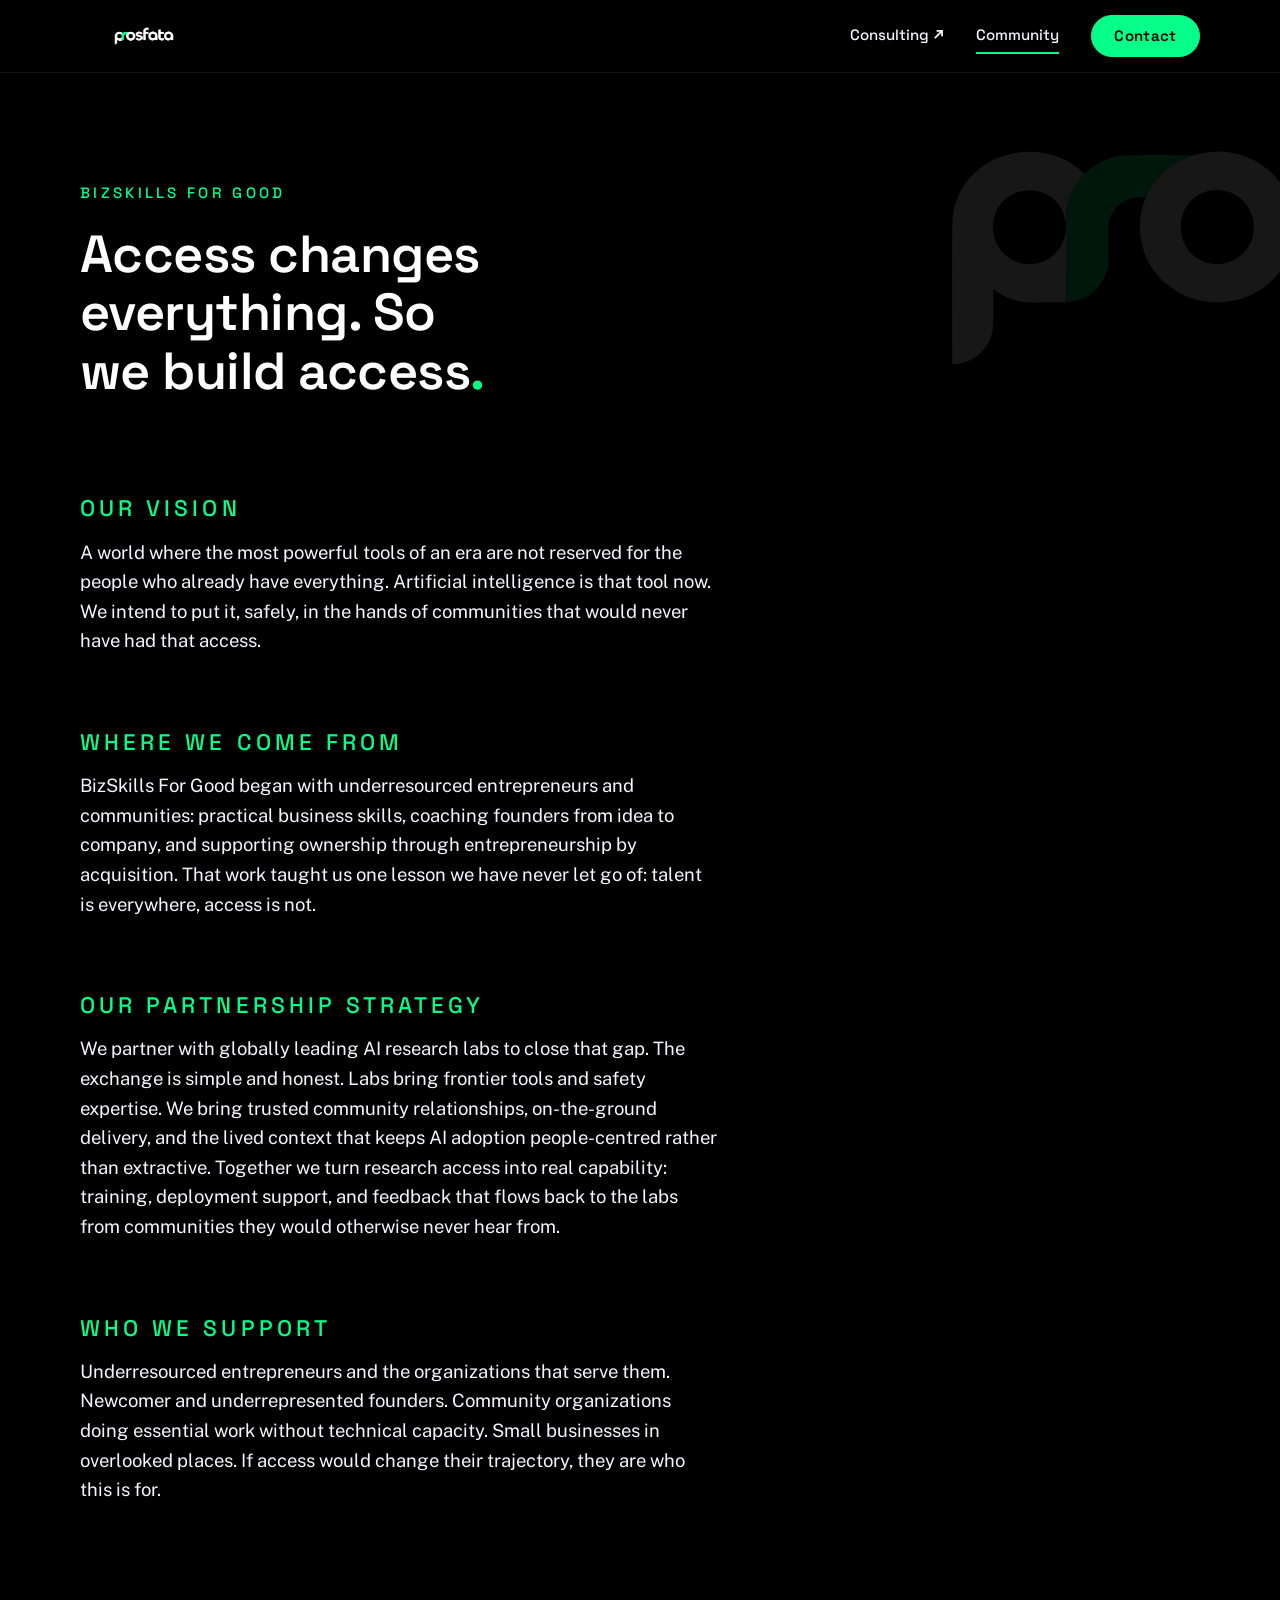
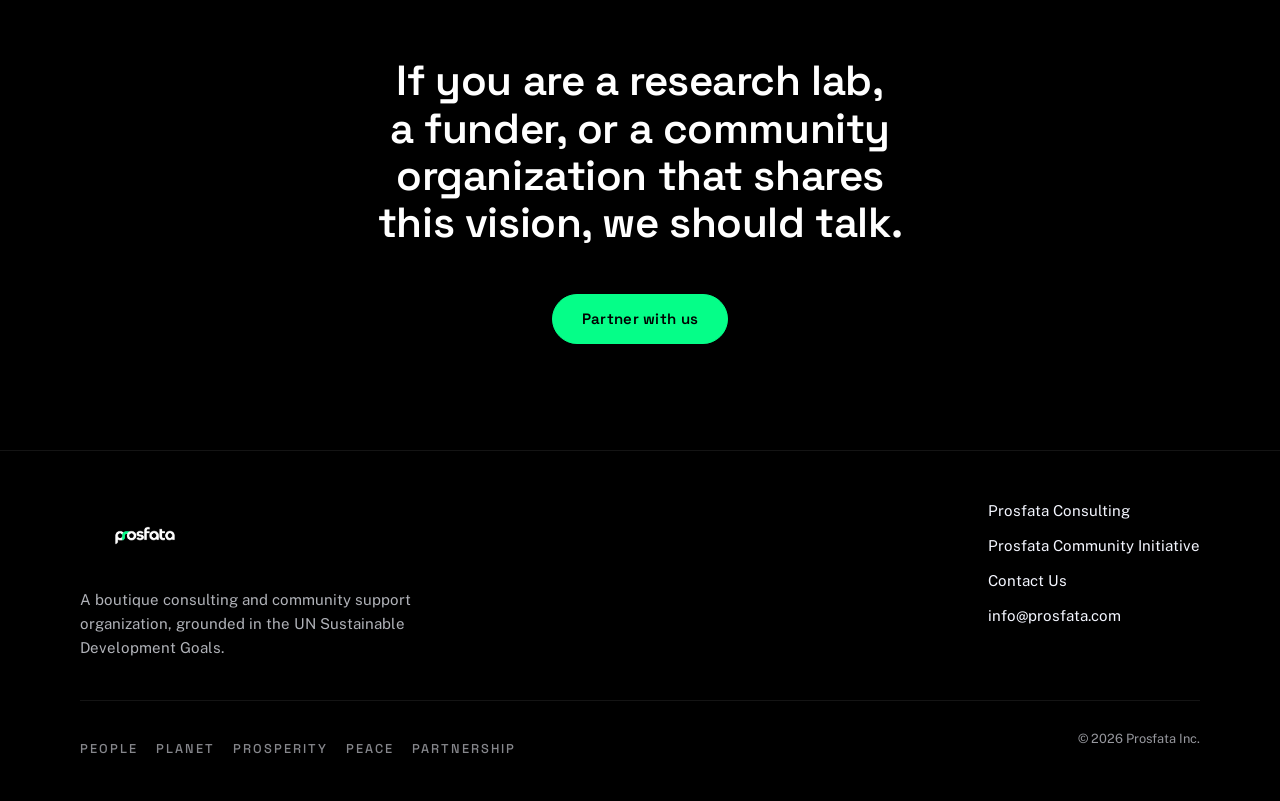
==== community.html @ 042f771c "Prosfata Inc. public website: three pages, plain HTML/CSS/JS Landing, community initiative, and cont" ====
<!DOCTYPE html>
<html lang="en">
<head>
  <meta charset="UTF-8">
  <meta name="viewport" content="width=device-width, initial-scale=1.0">
  <title>Prosfata Community Initiative | Prosfata Inc.</title>
  <meta name="description" content="The Prosfata Community Initiative, BizSkills For Good, partners with leading AI research labs to put frontier tools safely in the hands of underresourced entrepreneurs and communities.">

  <link rel="canonical" href="https://prosfata.com/community.html">
  <meta property="og:type" content="website">
  <meta property="og:site_name" content="Prosfata Inc.">
  <meta property="og:title" content="Prosfata Community Initiative | Prosfata Inc.">
  <meta property="og:description" content="Access changes everything. So we build access.">
  <meta property="og:url" content="https://prosfata.com/community.html">
  <meta property="og:image" content="https://prosfata.com/assets/og-image.png">
  <meta property="og:image:width" content="1200">
  <meta property="og:image:height" content="630">
  <meta name="twitter:card" content="summary_large_image">

  <link rel="icon" type="image/svg+xml" href="assets/prosfata-icon.svg">
  <link rel="icon" type="image/png" sizes="32x32" href="assets/favicon-32.png">
  <link rel="apple-touch-icon" href="assets/apple-touch-icon.png">

  <link rel="preload" href="assets/fonts/space-grotesk-latin-500-600.woff2" as="font" type="font/woff2" crossorigin>
  <link rel="preload" href="assets/fonts/public-sans-latin-400-500.woff2" as="font" type="font/woff2" crossorigin>

  <link rel="stylesheet" href="css/style.css">
</head>
<body>

  <header class="site-header">
    <div class="container">
      <a class="brand" href="index.html" aria-label="Prosfata Inc. home">
        <img src="assets/prosfata-logo-white.png" alt="Prosfata Inc." width="400" height="225">
      </a>
      <nav class="nav-desktop" aria-label="Primary">
        <a class="nav-link" href="https://prorgdesign.com/" target="_blank" rel="noopener" aria-label="Consulting (opens in a new tab)">Consulting
          <svg class="ext-arrow" viewBox="0 0 12 12" aria-hidden="true" focusable="false"><path d="M2 10 L10 2 M4 2 H10 V8"/></svg>
        </a>
        <a class="nav-link" href="community.html" aria-current="page">Community</a>
        <a class="btn btn--primary nav-cta" href="contact.html">Contact</a>
      </nav>
      <button class="nav-toggle" aria-expanded="false" aria-controls="mobile-menu" aria-label="Open menu">
        <span class="nav-toggle-bar"></span>
        <span class="nav-toggle-bar"></span>
        <span class="nav-toggle-bar"></span>
      </button>
    </div>
  </header>

  <nav class="nav-mobile" id="mobile-menu" aria-label="Mobile">
    <ul>
      <li><a class="nav-link" href="https://prorgdesign.com/" target="_blank" rel="noopener" aria-label="Consulting (opens in a new tab)">Consulting
        <svg class="ext-arrow" viewBox="0 0 12 12" aria-hidden="true" focusable="false"><path d="M2 10 L10 2 M4 2 H10 V8"/></svg>
      </a></li>
      <li><a class="nav-link" href="community.html" aria-current="page">Community</a></li>
      <li><a class="btn btn--primary nav-cta" href="contact.html">Contact</a></li>
    </ul>
  </nav>

  <main>

    <section class="page-hero" aria-labelledby="community-title">
      <img class="page-mark" src="assets/pro-mark.svg" alt="" aria-hidden="true" loading="lazy">
      <div class="container">
        <p class="kicker">BizSkills For Good</p>
        <h1 id="community-title">Access changes everything. So we build access<span class="echo">.</span></h1>
      </div>
    </section>

    <div class="content-blocks">
      <section class="block" aria-labelledby="vision-h">
        <div class="container">
          <h2 id="vision-h">Our vision</h2>
          <p>A world where the most powerful tools of an era are not reserved for the people who already have everything. Artificial intelligence is that tool now. We intend to put it, safely, in the hands of communities that would never have had that access.</p>
        </div>
      </section>

      <section class="block" aria-labelledby="origin-h">
        <div class="container">
          <h2 id="origin-h">Where we come from</h2>
          <p>BizSkills For Good began with underresourced entrepreneurs and communities: practical business skills, coaching founders from idea to company, and supporting ownership through entrepreneurship by acquisition. That work taught us one lesson we have never let go of: talent is everywhere, access is not.</p>
        </div>
      </section>

      <section class="block" aria-labelledby="partnership-h">
        <div class="container">
          <h2 id="partnership-h">Our partnership strategy</h2>
          <p>We partner with globally leading AI research labs to close that gap. The exchange is simple and honest. Labs bring frontier tools and safety expertise. We bring trusted community relationships, on-the-ground delivery, and the lived context that keeps AI adoption people-centred rather than extractive. Together we turn research access into real capability: training, deployment support, and feedback that flows back to the labs from communities they would otherwise never hear from.</p>
        </div>
      </section>

      <section class="block" aria-labelledby="support-h">
        <div class="container">
          <h2 id="support-h">Who we support</h2>
          <p>Underresourced entrepreneurs and the organizations that serve them. Newcomer and underrepresented founders. Community organizations doing essential work without technical capacity. Small businesses in overlooked places. If access would change their trajectory, they are who this is for.</p>
        </div>
      </section>
    </div>

    <section class="section page-closing" aria-labelledby="partner-h">
      <div class="container">
        <h2 id="partner-h" class="visually-strong">If you are a research lab, a funder, or a community organization that shares this vision, we should talk.</h2>
        <a class="btn btn--primary" href="contact.html">Partner with us</a>
      </div>
    </section>

  </main>

  <footer class="site-footer">
    <div class="container">
      <div class="footer-top">
        <div class="footer-brand">
          <img src="assets/prosfata-logo-white.png" alt="Prosfata Inc." width="400" height="225">
          <p>A boutique consulting and community support organization, grounded in the UN Sustainable Development Goals.</p>
        </div>
        <nav class="footer-nav" aria-label="Footer">
          <a href="https://prorgdesign.com/" target="_blank" rel="noopener">Prosfata Consulting</a>
          <a href="community.html">Prosfata Community Initiative</a>
          <a href="contact.html">Contact Us</a>
          <a href="mailto:info@prosfata.com">info@prosfata.com</a>
        </nav>
      </div>
      <div class="footer-bottom">
        <ul class="footer-ps">
          <li>People</li>
          <li>Planet</li>
          <li>Prosperity</li>
          <li>Peace</li>
          <li>Partnership</li>
        </ul>
        <p class="footer-copy">&copy; 2026 Prosfata Inc.</p>
      </div>
    </div>
  </footer>

  <script src="js/main.js"></script>
</body>
</html>
---- css/style.css ----
/* ==========================================================================
   Prosfata Inc. shared stylesheet
   Brand tokens extracted from Prosfata Inc Blue Background Logo Icon.svg
   ========================================================================== */

/* Self-hosted fonts (latin subsets, variable weight ranges) */
@font-face {
  font-family: 'Public Sans';
  font-style: normal;
  font-weight: 400 500;
  font-display: swap;
  src: url(../assets/fonts/public-sans-latin-400-500.woff2) format('woff2');
  unicode-range: U+0000-00FF, U+0131, U+0152-0153, U+02BB-02BC, U+02C6, U+02DA, U+02DC, U+0304, U+0308, U+0329, U+2000-206F, U+20AC, U+2122, U+2191, U+2193, U+2212, U+2215, U+FEFF, U+FFFD;
}

@font-face {
  font-family: 'Space Grotesk';
  font-style: normal;
  font-weight: 500 600;
  font-display: swap;
  src: url(../assets/fonts/space-grotesk-latin-500-600.woff2) format('woff2');
  unicode-range: U+0000-00FF, U+0131, U+0152-0153, U+02BB-02BC, U+02C6, U+02DA, U+02DC, U+0304, U+0308, U+0329, U+2000-206F, U+20AC, U+2122, U+2191, U+2193, U+2212, U+2215, U+FEFF, U+FFFD;
}

:root {
  --brand-blue: #0000FF;   /* exact fill from SVG icon */
  --brand-green: #05FE88;  /* exact fill from SVG icon */
  --black: #000000;
  --off-black: #070812;
  --ink: #F4F6FF;
  --white: #FFFFFF;
  --muted: rgba(244, 246, 255, 0.72);
  --hairline: rgba(244, 246, 255, 0.16);

  --font-display: "Space Grotesk", "Segoe UI", sans-serif;
  --font-body: "Public Sans", "Segoe UI", sans-serif;

  /* Fluid type: 360px viewport -> 2560px viewport */
  --fs-hero: clamp(2.2rem, 1.66rem + 2.4vw, 5.5rem);
  --fs-h2: clamp(1.7rem, 1.35rem + 1.6vw, 3.6rem);
  --fs-h3: clamp(1.15rem, 1.05rem + 0.45vw, 1.7rem);
  --fs-body: clamp(1rem, 0.94rem + 0.27vw, 1.375rem);
  --fs-small: clamp(0.85rem, 0.82rem + 0.15vw, 1.05rem);

  --content-max: 1200px;
  --section-pad: clamp(4rem, 5rem + 2vw, 9rem); /* 64px mobile -> 96px+ desktop */
}

*,
*::before,
*::after {
  box-sizing: border-box;
}

html {
  scroll-behavior: smooth;
}

body {
  margin: 0;
  overflow-x: clip;
  background: var(--black);
  color: var(--ink);
  font-family: var(--font-body);
  font-size: var(--fs-body);
  line-height: 1.6;
  -webkit-font-smoothing: antialiased;
  text-rendering: optimizeLegibility;
}

img {
  max-width: 100%;
  height: auto;
}

h1, h2, h3 {
  font-family: var(--font-display);
  color: var(--white);
  line-height: 1.12;
  margin: 0 0 1.5rem;
  font-weight: 600;
  letter-spacing: -0.01em;
  text-wrap: balance;
}

p {
  margin: 0 0 1.25rem;
  max-width: 62ch;
}

a {
  color: var(--ink);
  text-decoration-color: var(--brand-blue);
  text-decoration-thickness: 2px;
  text-underline-offset: 4px;
}

a:hover {
  color: var(--white);
  text-decoration-color: var(--brand-green);
}

:focus-visible {
  outline: 2px solid var(--brand-green);
  outline-offset: 3px;
  border-radius: 2px;
}

::selection {
  background: var(--brand-blue);
  color: var(--white);
}

.container {
  width: 100%;
  max-width: var(--content-max);
  margin-inline: auto;
  padding-inline: clamp(1.25rem, 4vw, 2.5rem);
}

.section {
  padding-block: var(--section-pad);
}

.section--off {
  background: var(--off-black);
}

.kicker {
  font-family: var(--font-display);
  font-size: var(--fs-small);
  font-weight: 500;
  text-transform: uppercase;
  letter-spacing: 0.22em;
  color: var(--brand-green);
  margin: 0 0 1.25rem;
}

.echo {
  color: var(--brand-green); /* the green letterform echo */
}

.lead {
  color: var(--muted);
}

/* --------------------------------------------------------------------------
   Buttons
   -------------------------------------------------------------------------- */

.btn {
  display: inline-flex;
  align-items: center;
  justify-content: center;
  gap: 0.5em;
  min-height: 48px;
  padding: 0.8em 1.9em;
  border-radius: 999px;
  font-family: var(--font-display);
  font-size: var(--fs-small);
  font-weight: 600;
  letter-spacing: 0.02em;
  text-decoration: none;
  cursor: pointer;
  transition: transform 160ms ease, background-color 160ms ease,
    color 160ms ease, border-color 160ms ease, box-shadow 160ms ease;
}

.btn--primary {
  background: var(--brand-green);
  color: var(--black);
  border: 1px solid var(--brand-green);
}

.btn--primary:hover {
  background: var(--white);
  border-color: var(--white);
  color: var(--black);
  transform: translateY(-2px);
  box-shadow: 0 8px 30px rgba(5, 254, 136, 0.25);
}

.btn--secondary {
  background: transparent;
  color: var(--white);
  border: 1px solid rgba(244, 246, 255, 0.65);
}

.btn--secondary:hover {
  border-color: var(--brand-green);
  color: var(--brand-green);
  transform: translateY(-2px);
}

/* --------------------------------------------------------------------------
   Header
   -------------------------------------------------------------------------- */

.site-header {
  position: sticky;
  top: 0;
  z-index: 100;
  background: rgba(0, 0, 0, 0.78);
  backdrop-filter: blur(14px);
  -webkit-backdrop-filter: blur(14px);
  border-bottom: 1px solid rgba(244, 246, 255, 0.08);
}

.site-header .container {
  display: flex;
  align-items: center;
  justify-content: space-between;
  min-height: 72px;
}

.brand {
  display: inline-flex;
  align-items: center;
  text-decoration: none;
}

.brand img {
  width: clamp(120px, 10vw, 180px);
  height: auto;
  display: block;
}

.nav-desktop {
  display: flex;
  align-items: center;
  gap: clamp(1.25rem, 2.5vw, 2.5rem);
}

.nav-link {
  font-family: var(--font-display);
  font-size: var(--fs-small);
  font-weight: 500;
  color: var(--ink);
  text-decoration: none;
  padding: 0.35em 0;
  border-bottom: 2px solid transparent;
  transition: color 160ms ease, border-color 160ms ease;
}

.nav-link:hover {
  color: var(--white);
  border-bottom-color: var(--brand-blue);
}

.nav-link[aria-current="page"] {
  border-bottom-color: var(--brand-green);
}

.nav-cta {
  min-height: 42px;
  padding: 0.55em 1.5em;
}

.ext-arrow {
  display: inline-block;
  width: 0.72em;
  height: 0.72em;
  vertical-align: baseline;
  fill: none;
  stroke: currentColor;
  stroke-width: 2;
}

/* Hamburger */

.nav-toggle {
  display: none;
  background: transparent;
  border: 0;
  padding: 10px;
  cursor: pointer;
}

.nav-toggle-bar {
  display: block;
  width: 26px;
  height: 2px;
  background: var(--white);
  margin: 6px 0;
  transition: transform 200ms ease, opacity 200ms ease;
}

.nav-toggle[aria-expanded="true"] .nav-toggle-bar:nth-child(1) {
  transform: translateY(8px) rotate(45deg);
}

.nav-toggle[aria-expanded="true"] .nav-toggle-bar:nth-child(2) {
  opacity: 0;
}

.nav-toggle[aria-expanded="true"] .nav-toggle-bar:nth-child(3) {
  transform: translateY(-8px) rotate(-45deg);
}

/* Full-screen mobile menu */

.nav-mobile {
  display: none;
  position: fixed;
  inset: 0;
  z-index: 90;
  background: var(--black);
  padding-top: 96px;
}

.nav-mobile.is-open {
  display: block;
}

.nav-mobile ul {
  list-style: none;
  margin: 0;
  padding: 0;
  display: flex;
  flex-direction: column;
  align-items: center;
  gap: 2.5rem;
  margin-top: 8vh;
}

.nav-mobile .nav-link {
  font-size: clamp(1.7rem, 6vw, 2.4rem);
  font-weight: 600;
}

.nav-mobile .nav-cta {
  font-size: clamp(1.3rem, 5vw, 1.8rem);
  padding: 0.6em 1.6em;
}

body.nav-open {
  overflow: hidden;
}

@media (max-width: 700px) {
  .nav-desktop {
    display: none;
  }

  .nav-toggle {
    display: block;
  }
}

/* --------------------------------------------------------------------------
   Hero
   -------------------------------------------------------------------------- */

.hero {
  position: relative;
  min-height: calc(100svh - 73px); /* header is sticky above */
  display: flex;
  align-items: center;
  overflow: hidden;
  padding-block: clamp(2rem, 5vh, 4rem) clamp(4rem, 9vh, 6rem);
}

/* Text beside the planet: the image is never covered by words */
.hero-layout {
  display: grid;
  grid-template-columns: minmax(0, 1.05fr) minmax(0, 0.95fr);
  align-items: center;
  gap: clamp(2rem, 5vw, 5rem);
}

.hero-planet {
  justify-self: center;
  width: min(100%, 85svh, 760px);
  pointer-events: none;
}

.hero-planet img {
  display: block;
  width: 100%;
  height: auto;
  -webkit-mask-image: radial-gradient(circle closest-side, #000 68%, transparent 99%);
  mask-image: radial-gradient(circle closest-side, #000 68%, transparent 99%);
}

@media (prefers-reduced-motion: no-preference) {
  .hero-planet img {
    animation: planet-drift 30s ease-in-out infinite alternate;
  }
}

@keyframes planet-drift {
  from { transform: scale(1); }
  to { transform: scale(1.04); }
}

.hero-content {
  text-align: left;
  display: flex;
  flex-direction: column;
  align-items: flex-start;
}

.hero-content h1 {
  font-size: var(--fs-hero);
  max-width: 17ch;
}

.hero-sub {
  color: var(--ink);
  max-width: 52ch;
}

.hero-ctas {
  display: flex;
  gap: 1rem;
  justify-content: flex-start;
  flex-wrap: wrap;
  margin-top: 2.25rem;
}

/* Scroll cue: a thin animated line */
.scroll-cue {
  position: absolute;
  bottom: 28px;
  left: 50%;
  transform: translateX(-50%);
  z-index: 3;
  width: 1px;
  height: 44px;
  overflow: hidden;
}

.scroll-cue::before {
  content: "";
  display: block;
  width: 100%;
  height: 100%;
  background: linear-gradient(to bottom, transparent, var(--brand-green));
}

@media (prefers-reduced-motion: no-preference) {
  .scroll-cue::before {
    animation: cue-fall 2.2s ease-in-out infinite;
  }

  @keyframes cue-fall {
    0% { transform: translateY(-100%); }
    55% { transform: translateY(0); }
    100% { transform: translateY(100%); }
  }
}

/* Tablets and phones: planet first, smaller, words right underneath */
@media (max-width: 900px) {
  .hero {
    align-items: flex-start;
  }

  .hero-layout {
    grid-template-columns: 1fr;
    gap: clamp(1.25rem, 3vh, 2.5rem);
  }

  .hero-planet {
    order: -1;
    width: min(74vw, 46svh);
  }

  .hero-content {
    text-align: center;
    align-items: center;
  }

  .hero-content h1 {
    margin-inline: auto;
  }

  .hero-sub {
    margin-inline: auto;
  }

  .hero-ctas {
    justify-content: center;
  }
}

/* Phones: stacked full-width CTAs */
@media (max-width: 640px) {
  .hero-ctas {
    flex-direction: column;
    width: 100%;
    max-width: 340px;
    margin-inline: auto;
  }

  .hero-ctas .btn {
    width: 100%;
  }
}

/* --------------------------------------------------------------------------
   5 Ps strip
   -------------------------------------------------------------------------- */

.pillars {
  text-align: center;
  border-top: 1px solid rgba(0, 0, 255, 0.35);
  border-bottom: 1px solid rgba(0, 0, 255, 0.35);
}

.pillars-words {
  display: flex;
  flex-wrap: wrap;
  justify-content: center;
  column-gap: clamp(1.1rem, 3vw, 3rem);
  row-gap: 0.5rem;
  font-family: var(--font-display);
  font-weight: 600;
  font-size: clamp(1.05rem, 0.8rem + 1.3vw, 2.1rem);
  letter-spacing: 0.14em;
  text-transform: uppercase;
  color: var(--brand-green);
  margin: 0 0 1.5rem;
  padding: 0;
  list-style: none;
}

.pillars p {
  margin-inline: auto;
  color: var(--muted);
}

/* --------------------------------------------------------------------------
   Product sections
   -------------------------------------------------------------------------- */

.proof-grid {
  display: grid;
  grid-template-columns: repeat(3, 1fr);
  gap: clamp(1rem, 2vw, 2rem);
  margin: 3rem 0;
}

.proof-card {
  border: 1px solid var(--hairline);
  border-radius: 14px;
  padding: clamp(1.5rem, 2.5vw, 2.25rem);
  background: rgba(244, 246, 255, 0.02);
  transition: border-color 160ms ease;
}

.proof-card:hover {
  border-color: rgba(0, 0, 255, 0.55);
}

.proof-card h3 {
  font-size: var(--fs-h3);
  margin-bottom: 0.75rem;
}

.proof-card p {
  color: var(--muted);
  font-size: var(--fs-small);
  margin: 0;
}

@media (max-width: 1023px) {
  .proof-grid {
    grid-template-columns: repeat(2, 1fr);
  }
}

@media (max-width: 640px) {
  .proof-grid {
    grid-template-columns: 1fr;
  }
}

.section h2 {
  font-size: var(--fs-h2);
  max-width: 24ch;
}

/* --------------------------------------------------------------------------
   Bridge + closing
   -------------------------------------------------------------------------- */

.bridge {
  text-align: center;
}

.bridge p {
  font-family: var(--font-display);
  font-size: clamp(1.3rem, 1.1rem + 1.1vw, 2.4rem);
  font-weight: 500;
  line-height: 1.35;
  color: var(--white);
  max-width: 34ch;
  margin-inline: auto;
}

.closing,
.page-closing {
  text-align: center;
}

.closing h2,
.page-closing h2 {
  margin-inline: auto;
}

.closing p,
.page-closing p {
  margin-inline: auto;
  color: var(--muted);
}

.closing .btn,
.page-closing .btn {
  margin-top: 1.5rem;
}

/* --------------------------------------------------------------------------
   Inner pages (community, contact)
   -------------------------------------------------------------------------- */

.page-hero {
  padding-top: clamp(5rem, 12vh, 10rem);
  padding-bottom: clamp(2rem, 5vh, 4rem);
  position: relative;
}

.page-hero h1 {
  font-size: clamp(2rem, 1.5rem + 2.2vw, 4.6rem);
  max-width: 20ch;
}

.page-mark {
  position: absolute;
  top: clamp(2rem, 8vh, 6rem);
  right: clamp(-4rem, -2vw, 0rem);
  width: clamp(200px, 28vw, 480px);
  opacity: 0.09;
  pointer-events: none;
  user-select: none;
}

@media (max-width: 700px) {
  .page-mark {
    right: 0;
  }
}

.content-blocks .block {
  padding-block: clamp(1.5rem, 3vh, 3rem);
}

.content-blocks h2 {
  font-size: var(--fs-h3);
  color: var(--brand-green);
  font-weight: 500;
  text-transform: uppercase;
  letter-spacing: 0.18em;
  margin-bottom: 1rem;
}

.content-blocks p {
  font-size: var(--fs-body);
  color: var(--ink);
  max-width: 58ch;
}

/* Contact */

.contact-hero {
  min-height: 62svh;
  display: flex;
  align-items: center;
}

.mailto-hero {
  display: inline-block;
  font-family: var(--font-display);
  font-weight: 600;
  font-size: clamp(1.55rem, 0.7rem + 4.4vw, 5rem);
  letter-spacing: -0.01em;
  color: var(--white);
  text-decoration: none;
  border-bottom: 3px solid var(--brand-green);
  padding-bottom: 0.12em;
  margin: 2rem 0;
  overflow-wrap: anywhere;
  transition: color 160ms ease, border-color 160ms ease;
}

.mailto-hero:hover {
  color: var(--brand-green);
  border-bottom-color: var(--brand-blue);
}

.social-row {
  display: flex;
  align-items: center;
  gap: 1.25rem;
  margin-top: 2.5rem;
}

.social-link {
  display: inline-flex;
  align-items: center;
  justify-content: center;
  width: 48px;
  height: 48px;
  border: 1px solid var(--hairline);
  border-radius: 50%;
  color: var(--ink);
  transition: border-color 160ms ease, color 160ms ease, transform 160ms ease;
}

.social-link:hover {
  border-color: var(--brand-green);
  color: var(--brand-green);
  transform: translateY(-2px);
}

.social-link svg {
  width: 20px;
  height: 20px;
  fill: currentColor;
}

/* --------------------------------------------------------------------------
   Footer
   -------------------------------------------------------------------------- */

.site-footer {
  border-top: 1px solid rgba(244, 246, 255, 0.08);
  padding-block: clamp(3rem, 5vh, 4.5rem) 2rem;
  font-size: var(--fs-small);
  color: var(--muted);
}

.footer-top {
  display: flex;
  flex-wrap: wrap;
  justify-content: space-between;
  align-items: flex-start;
  gap: 2.5rem;
  margin-bottom: 2.5rem;
}

.footer-brand img {
  width: 130px;
  height: auto;
  display: block;
  margin-bottom: 1rem;
}

.footer-brand p {
  max-width: 38ch;
  margin: 0;
}

.footer-nav {
  display: flex;
  flex-direction: column;
  gap: 0.7rem;
}

.footer-nav a {
  text-decoration: none;
  color: var(--ink);
}

.footer-nav a:hover {
  color: var(--brand-green);
}

.footer-bottom {
  display: flex;
  flex-wrap: wrap;
  justify-content: space-between;
  align-items: center;
  gap: 1rem;
  border-top: 1px solid rgba(244, 246, 255, 0.08);
  padding-top: 1.75rem;
}

.footer-ps {
  display: flex;
  flex-wrap: wrap;
  gap: 0.4rem 1.1rem;
  list-style: none;
  margin: 0;
  padding: 0;
  font-family: var(--font-display);
  font-size: 0.8rem;
  letter-spacing: 0.16em;
  text-transform: uppercase;
  color: rgba(244, 246, 255, 0.55);
}

.footer-copy {
  font-size: 0.8rem;
  color: rgba(244, 246, 255, 0.62);
}

/* --------------------------------------------------------------------------
   TV / ultrawide: hold the column, let the field breathe
   -------------------------------------------------------------------------- */

@media (min-width: 2200px) {
  :root {
    --content-max: 1320px;
  }

  .section {
    padding-block: clamp(9rem, 8vh, 12rem);
  }

  /* Give the split hero more room so the headline breathes
     and the planet holds its presence at TV sizes */
  .hero-layout {
    max-width: 1680px;
  }
}
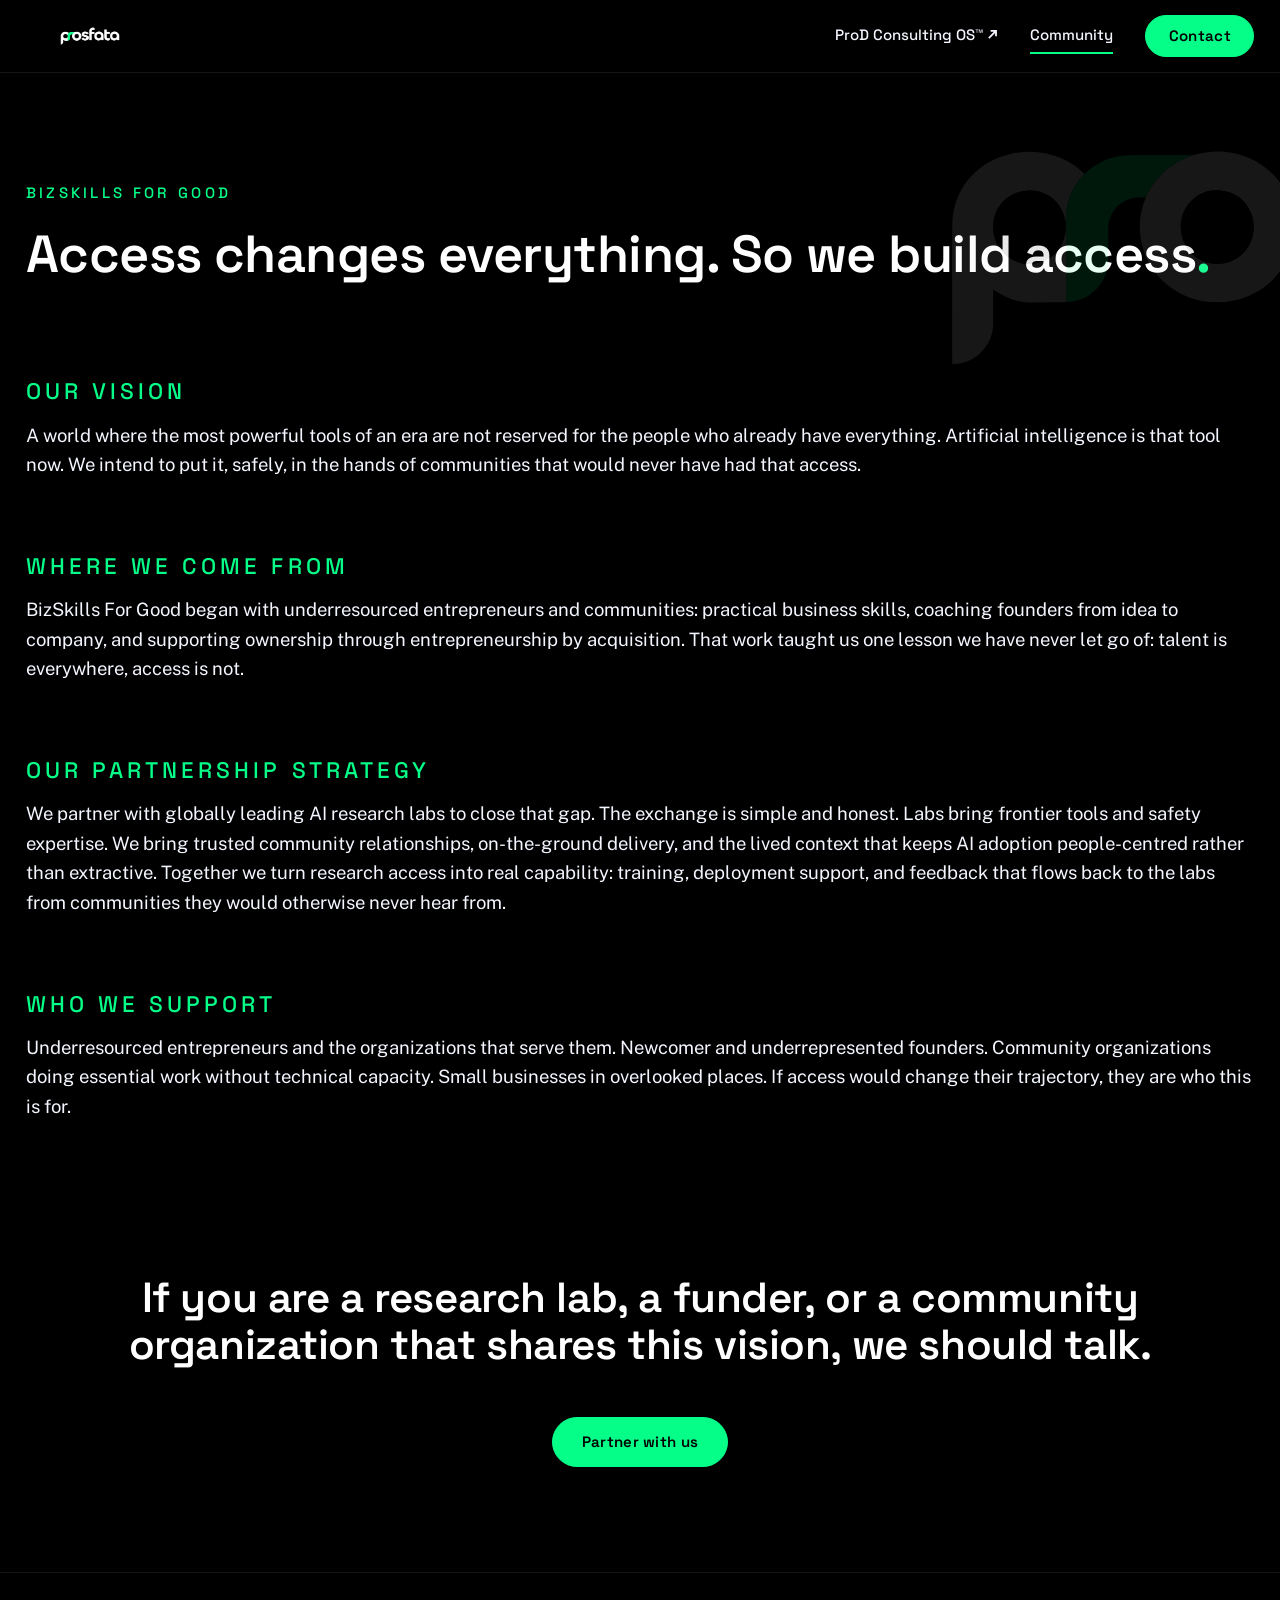
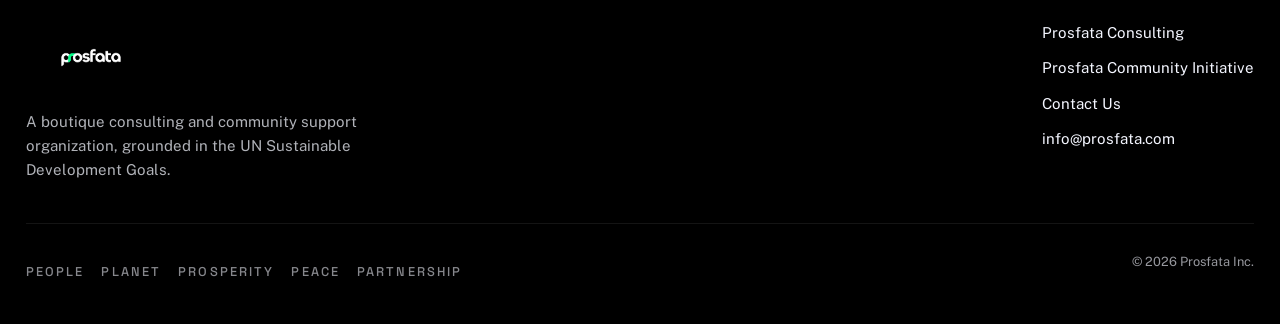
==== commit 8abf255d: "Hero copy update, ProD Consulting OS(TM) branding, natural line wrapping Remove hero kicker, replace" ====
--- a/community.html
+++ b/community.html
@@ -34,7 +34,7 @@
         <img src="assets/prosfata-logo-white.png" alt="Prosfata Inc." width="400" height="225">
       </a>
       <nav class="nav-desktop" aria-label="Primary">
-        <a class="nav-link" href="https://prorgdesign.com/" target="_blank" rel="noopener" aria-label="Consulting (opens in a new tab)">Consulting
+        <a class="nav-link" href="https://prorgdesign.com/" target="_blank" rel="noopener" aria-label="ProD Consulting OS (opens in a new tab)">ProD Consulting OS&trade;
           <svg class="ext-arrow" viewBox="0 0 12 12" aria-hidden="true" focusable="false"><path d="M2 10 L10 2 M4 2 H10 V8"/></svg>
         </a>
         <a class="nav-link" href="community.html" aria-current="page">Community</a>
@@ -50,7 +50,7 @@
 
   <nav class="nav-mobile" id="mobile-menu" aria-label="Mobile">
     <ul>
-      <li><a class="nav-link" href="https://prorgdesign.com/" target="_blank" rel="noopener" aria-label="Consulting (opens in a new tab)">Consulting
+      <li><a class="nav-link" href="https://prorgdesign.com/" target="_blank" rel="noopener" aria-label="ProD Consulting OS (opens in a new tab)">ProD Consulting OS&trade;
         <svg class="ext-arrow" viewBox="0 0 12 12" aria-hidden="true" focusable="false"><path d="M2 10 L10 2 M4 2 H10 V8"/></svg>
       </a></li>
       <li><a class="nav-link" href="community.html" aria-current="page">Community</a></li>
--- a/css/style.css
+++ b/css/style.css
@@ -36,13 +36,12 @@
   --font-body: "Public Sans", "Segoe UI", sans-serif;
 
   /* Fluid type: 360px viewport -> 2560px viewport */
-  --fs-hero: clamp(2.2rem, 1.66rem + 2.4vw, 5.5rem);
+  --fs-hero: clamp(2rem, 1.3rem + 2.1vw, 4.5rem);
   --fs-h2: clamp(1.7rem, 1.35rem + 1.6vw, 3.6rem);
   --fs-h3: clamp(1.15rem, 1.05rem + 0.45vw, 1.7rem);
   --fs-body: clamp(1rem, 0.94rem + 0.27vw, 1.375rem);
   --fs-small: clamp(0.85rem, 0.82rem + 0.15vw, 1.05rem);
 
-  --content-max: 1200px;
   --section-pad: clamp(4rem, 5rem + 2vw, 9rem); /* 64px mobile -> 96px+ desktop */
 }
 
@@ -80,12 +79,10 @@
   margin: 0 0 1.5rem;
   font-weight: 600;
   letter-spacing: -0.01em;
-  text-wrap: balance;
 }
 
 p {
   margin: 0 0 1.25rem;
-  max-width: 62ch;
 }
 
 a {
@@ -113,9 +110,9 @@
 
 .container {
   width: 100%;
-  max-width: var(--content-max);
   margin-inline: auto;
-  padding-inline: clamp(1.25rem, 4vw, 2.5rem);
+  /* Full-width layout: content spans the screen with minimal side padding */
+  padding-inline: clamp(1rem, 2vw, 3rem);
 }
 
 .section {
@@ -363,7 +360,7 @@
 /* Text beside the planet: the image is never covered by words */
 .hero-layout {
   display: grid;
-  grid-template-columns: minmax(0, 1.05fr) minmax(0, 0.95fr);
+  grid-template-columns: minmax(0, 1.3fr) minmax(0, 0.7fr);
   align-items: center;
   gap: clamp(2rem, 5vw, 5rem);
 }
@@ -402,12 +399,10 @@
 
 .hero-content h1 {
   font-size: var(--fs-hero);
-  max-width: 17ch;
 }
 
 .hero-sub {
   color: var(--ink);
-  max-width: 52ch;
 }
 
 .hero-ctas {
@@ -578,7 +573,6 @@
 
 .section h2 {
   font-size: var(--fs-h2);
-  max-width: 24ch;
 }
 
 /* --------------------------------------------------------------------------
@@ -595,7 +589,6 @@
   font-weight: 500;
   line-height: 1.35;
   color: var(--white);
-  max-width: 34ch;
   margin-inline: auto;
 }
 
@@ -632,7 +625,6 @@
 
 .page-hero h1 {
   font-size: clamp(2rem, 1.5rem + 2.2vw, 4.6rem);
-  max-width: 20ch;
 }
 
 .page-mark {
@@ -667,7 +659,6 @@
 .content-blocks p {
   font-size: var(--fs-body);
   color: var(--ink);
-  max-width: 58ch;
 }
 
 /* Contact */
@@ -810,17 +801,7 @@
    -------------------------------------------------------------------------- */
 
 @media (min-width: 2200px) {
-  :root {
-    --content-max: 1320px;
-  }
-
   .section {
     padding-block: clamp(9rem, 8vh, 12rem);
   }
-
-  /* Give the split hero more room so the headline breathes
-     and the planet holds its presence at TV sizes */
-  .hero-layout {
-    max-width: 1680px;
-  }
-}
+}
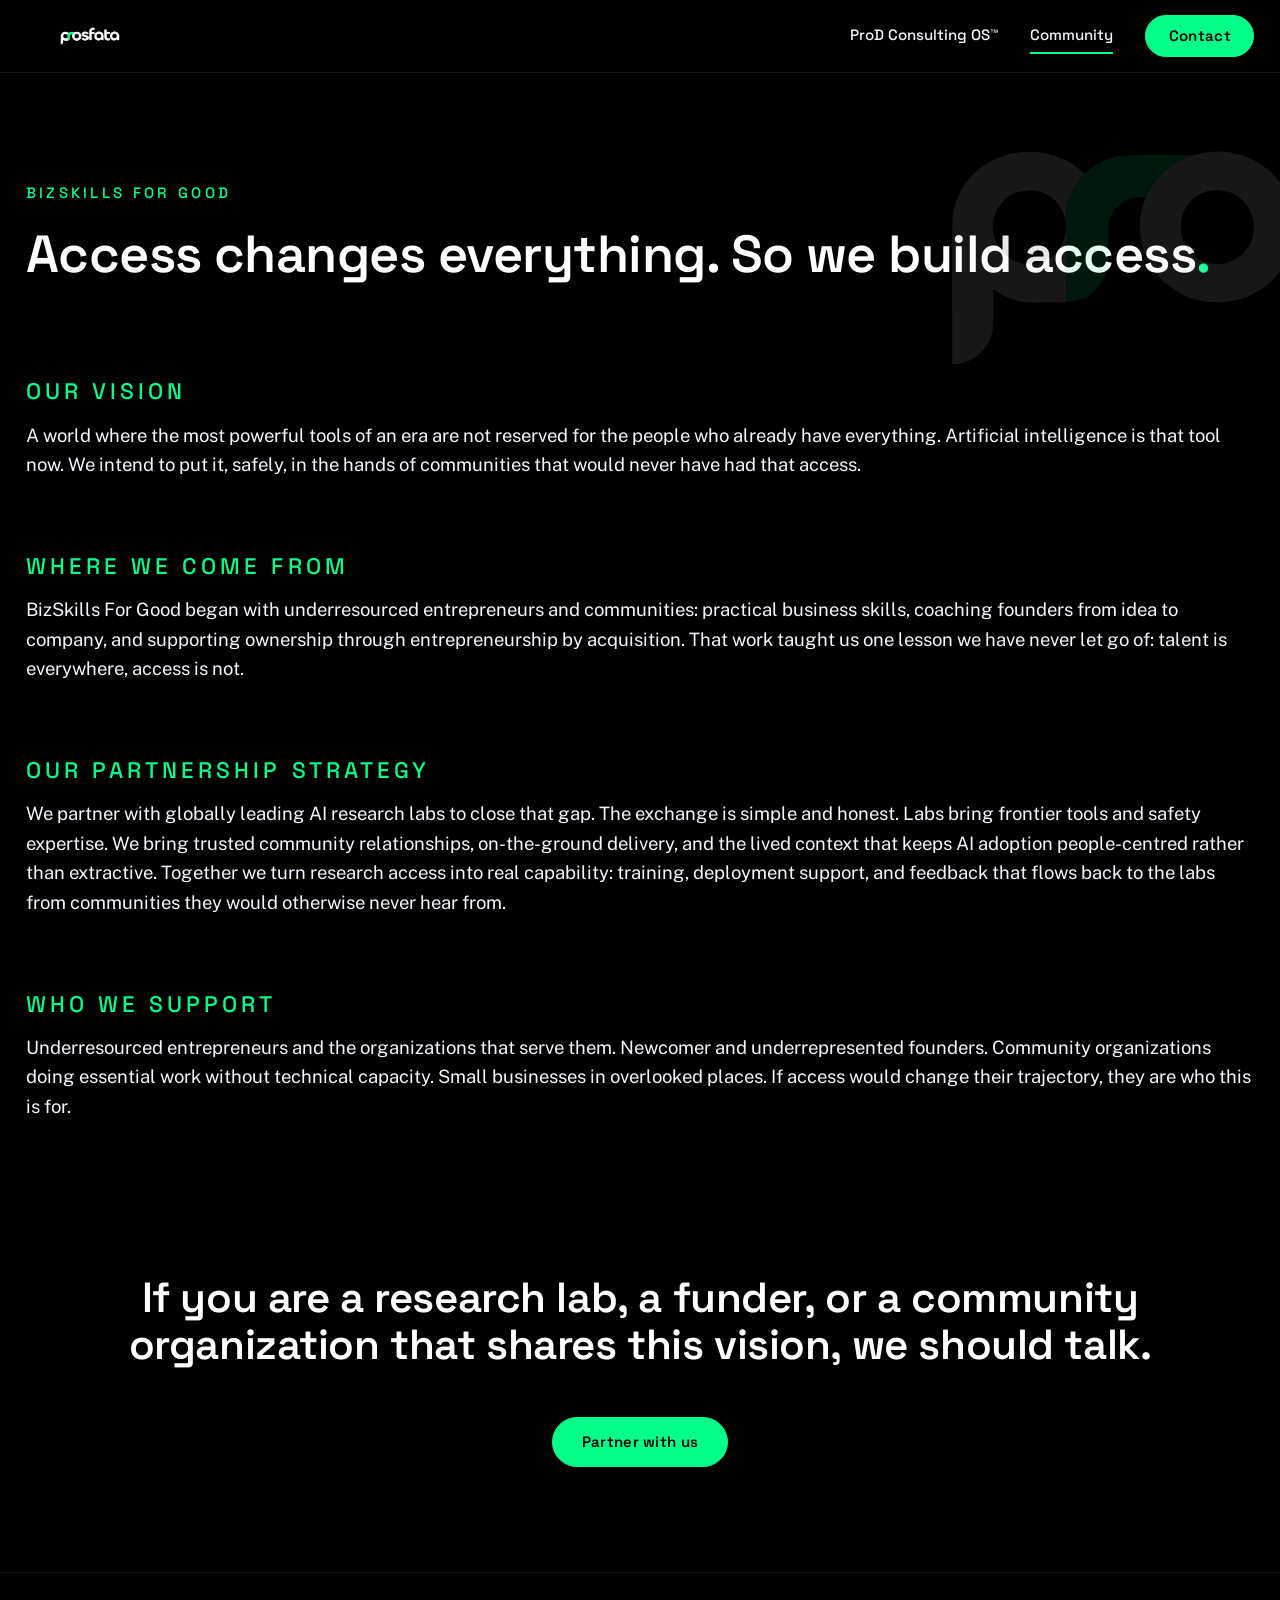
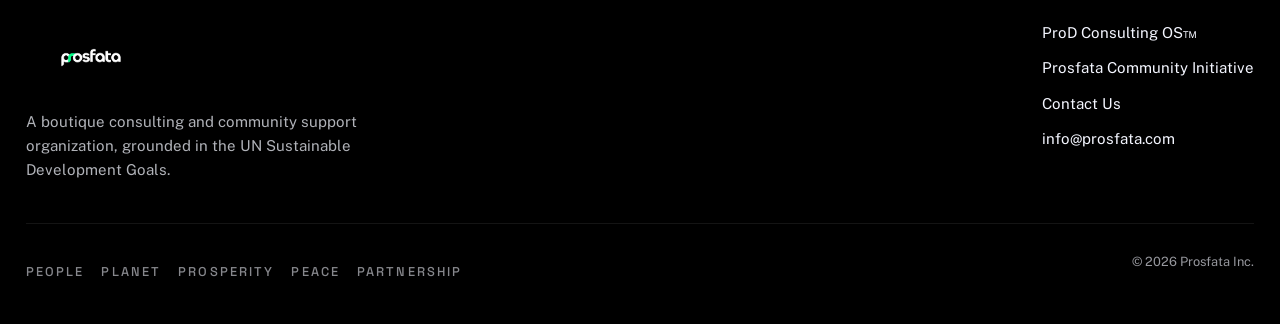
==== commit 9e8e68ce: "Single-statement hero headline and ProD Consulting OS(TM) landing page New collaborative hero headli" ====
--- a/community.html
+++ b/community.html
@@ -34,9 +34,7 @@
         <img src="assets/prosfata-logo-white.png" alt="Prosfata Inc." width="400" height="225">
       </a>
       <nav class="nav-desktop" aria-label="Primary">
-        <a class="nav-link" href="https://prorgdesign.com/" target="_blank" rel="noopener" aria-label="ProD Consulting OS (opens in a new tab)">ProD Consulting OS&trade;
-          <svg class="ext-arrow" viewBox="0 0 12 12" aria-hidden="true" focusable="false"><path d="M2 10 L10 2 M4 2 H10 V8"/></svg>
-        </a>
+        <a class="nav-link" href="prod-consulting-os.html">ProD Consulting OS&trade;</a>
         <a class="nav-link" href="community.html" aria-current="page">Community</a>
         <a class="btn btn--primary nav-cta" href="contact.html">Contact</a>
       </nav>
@@ -50,9 +48,7 @@
 
   <nav class="nav-mobile" id="mobile-menu" aria-label="Mobile">
     <ul>
-      <li><a class="nav-link" href="https://prorgdesign.com/" target="_blank" rel="noopener" aria-label="ProD Consulting OS (opens in a new tab)">ProD Consulting OS&trade;
-        <svg class="ext-arrow" viewBox="0 0 12 12" aria-hidden="true" focusable="false"><path d="M2 10 L10 2 M4 2 H10 V8"/></svg>
-      </a></li>
+      <li><a class="nav-link" href="prod-consulting-os.html">ProD Consulting OS&trade;</a></li>
       <li><a class="nav-link" href="community.html" aria-current="page">Community</a></li>
       <li><a class="btn btn--primary nav-cta" href="contact.html">Contact</a></li>
     </ul>
@@ -115,7 +111,7 @@
           <p>A boutique consulting and community support organization, grounded in the UN Sustainable Development Goals.</p>
         </div>
         <nav class="footer-nav" aria-label="Footer">
-          <a href="https://prorgdesign.com/" target="_blank" rel="noopener">Prosfata Consulting</a>
+          <a href="prod-consulting-os.html">ProD Consulting OS&trade;</a>
           <a href="community.html">Prosfata Community Initiative</a>
           <a href="contact.html">Contact Us</a>
           <a href="mailto:info@prosfata.com">info@prosfata.com</a>
--- a/css/style.css
+++ b/css/style.css
@@ -661,6 +661,39 @@
   color: var(--ink);
 }
 
+/* ProD Consulting OS landing */
+
+.prod-logo {
+  display: flex;
+  align-items: center;
+  gap: 0.9rem;
+  margin-bottom: 2.5rem;
+}
+
+.prod-chip {
+  width: clamp(44px, 4vw, 64px);
+  height: clamp(44px, 4vw, 64px);
+  flex: none;
+  border-radius: 22%;
+  box-shadow: 0 0 40px rgba(125, 208, 182, 0.25);
+}
+
+.prod-wordmark {
+  font-family: var(--font-display);
+  font-weight: 600;
+  font-size: clamp(1.3rem, 1rem + 1.2vw, 2.2rem);
+  color: #7DD0B6; /* ProD mint, echoed from prorgdesign.com */
+  letter-spacing: 0.01em;
+}
+
+.prod-hero .proof-grid {
+  margin: 3rem 0 2.5rem;
+}
+
+.prod-ctas {
+  margin-top: 0;
+}
+
 /* Contact */
 
 .contact-hero {
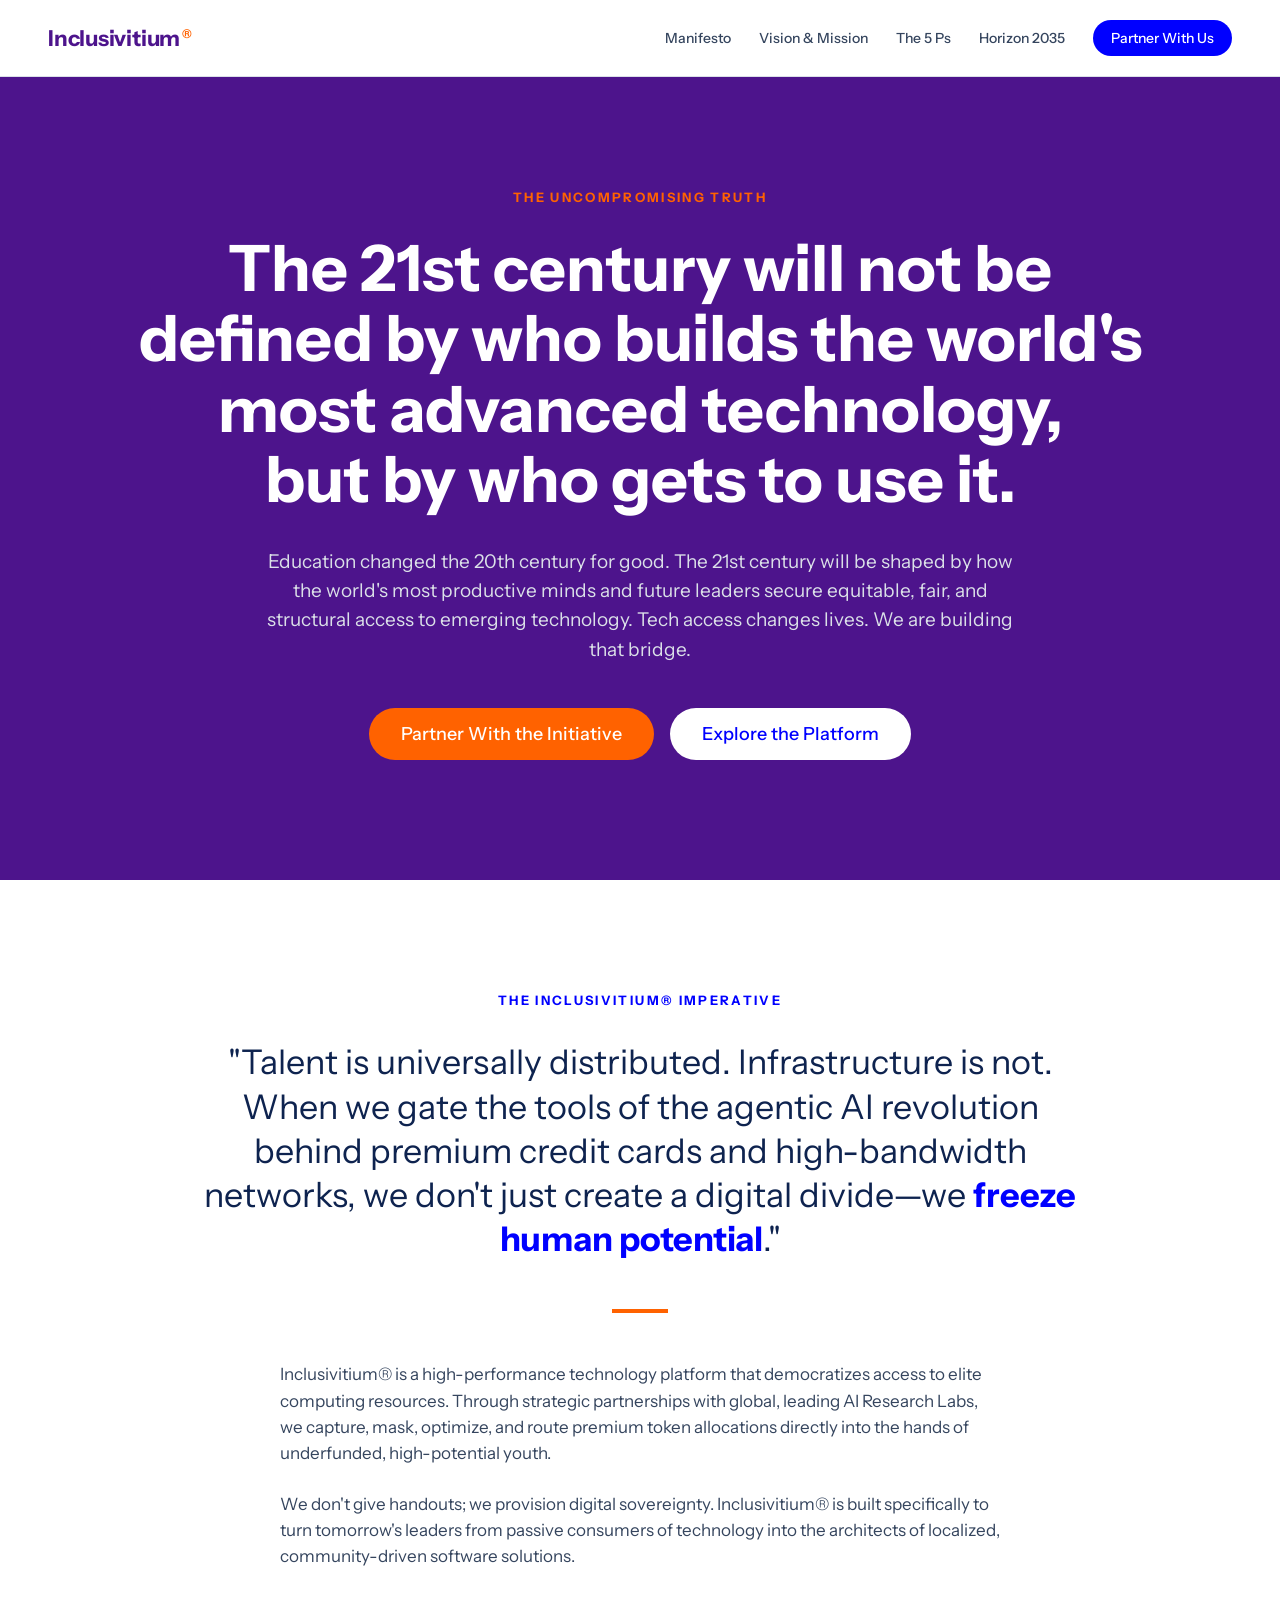
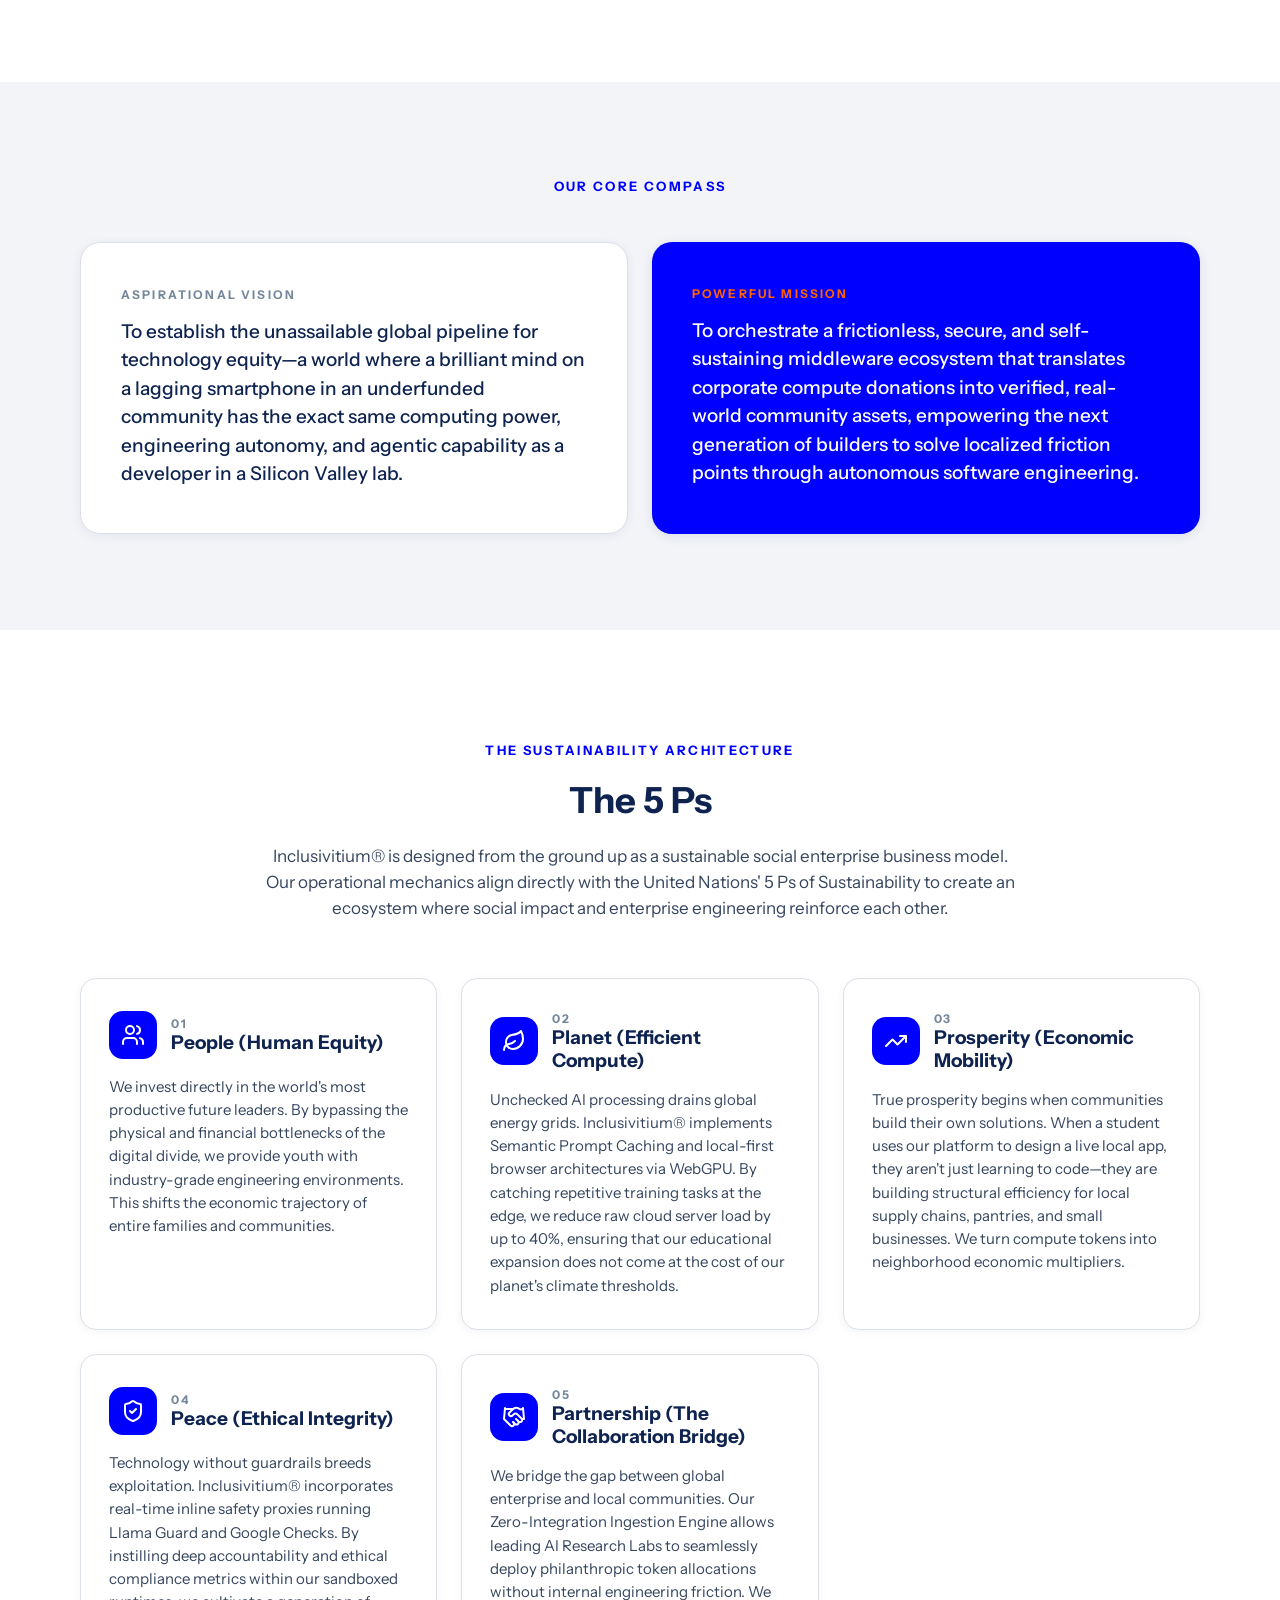
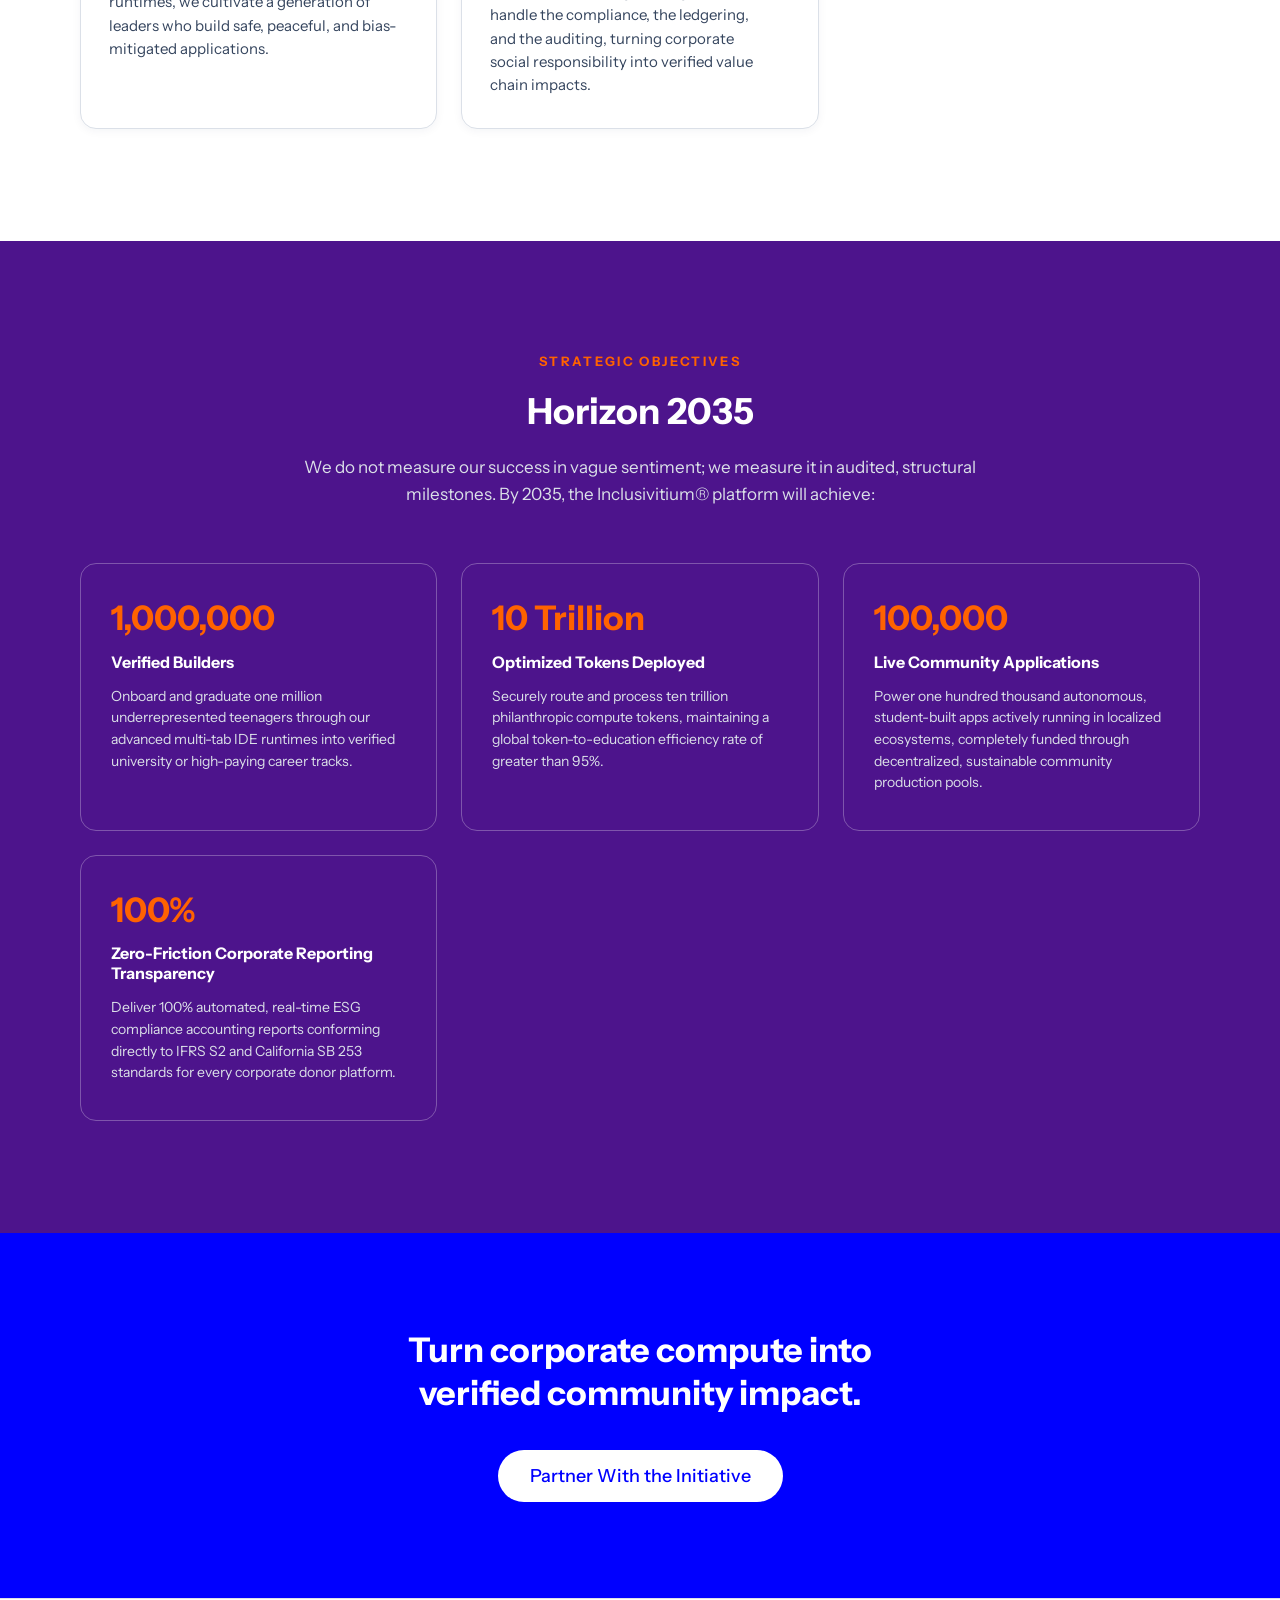
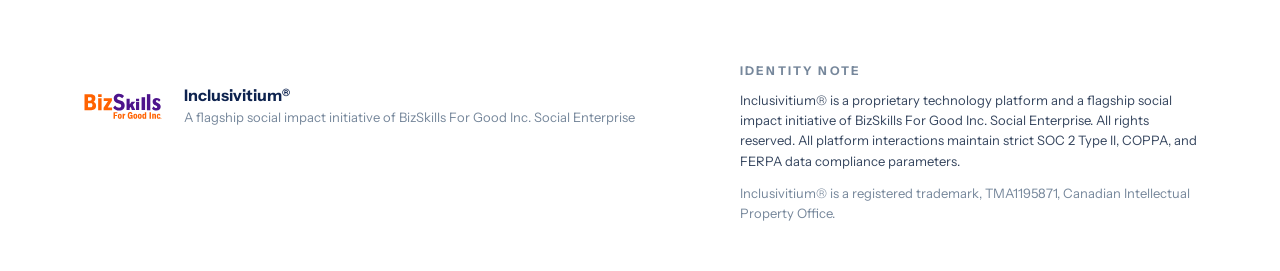
==== commit 5d5a9537: "Replace Community page with Inclusivitium(R) landing from Claude Design handoff Co-Authored-By: Clau" ====
--- a/community.html
+++ b/community.html
@@ -3,14 +3,14 @@
 <head>
   <meta charset="UTF-8">
   <meta name="viewport" content="width=device-width, initial-scale=1.0">
-  <title>Prosfata Community Initiative | Prosfata Inc.</title>
-  <meta name="description" content="The Prosfata Community Initiative, BizSkills For Good, partners with leading AI research labs to put frontier tools safely in the hands of underresourced entrepreneurs and communities.">
+  <title>Inclusivitium&reg; | Prosfata Inc.</title>
+  <meta name="description" content="Inclusivitium&reg;, a flagship social impact initiative of BizSkills For Good Inc., democratizes access to elite computing resources for underfunded, high-potential youth.">
 
   <link rel="canonical" href="https://prosfata.com/community.html">
   <meta property="og:type" content="website">
   <meta property="og:site_name" content="Prosfata Inc.">
-  <meta property="og:title" content="Prosfata Community Initiative | Prosfata Inc.">
-  <meta property="og:description" content="Access changes everything. So we build access.">
+  <meta property="og:title" content="Inclusivitium&reg; | Prosfata Inc.">
+  <meta property="og:description" content="The 21st century will not be defined by who builds the world's most advanced technology, but by who gets to use it.">
   <meta property="og:url" content="https://prosfata.com/community.html">
   <meta property="og:image" content="https://prosfata.com/assets/og-image.png">
   <meta property="og:image:width" content="1200">
@@ -21,115 +21,523 @@
   <link rel="icon" type="image/png" sizes="32x32" href="assets/favicon-32.png">
   <link rel="apple-touch-icon" href="assets/apple-touch-icon.png">
 
-  <link rel="preload" href="assets/fonts/space-grotesk-latin-500-600.woff2" as="font" type="font/woff2" crossorigin>
-  <link rel="preload" href="assets/fonts/public-sans-latin-400-500.woff2" as="font" type="font/woff2" crossorigin>
-
-  <link rel="stylesheet" href="css/style.css">
+  <link rel="preconnect" href="https://fonts.googleapis.com">
+  <link rel="preconnect" href="https://fonts.gstatic.com" crossorigin>
+  <link rel="stylesheet" href="https://fonts.googleapis.com/css2?family=Instrument+Sans:ital,wght@0,300;0,400;0,500;0,700;1,400&display=swap">
+
+  <style>
+    :root {
+      --blue-primary: #0000FF;
+      --base-mist: #DBE0E8;
+      --navy-deep: #0E234F;
+      --blue-600: #0000D6;
+      --blue-700: #0000A8;
+      --neutral-50: #F2F4F8;
+      --neutral-100: #DBE0E8;
+      --neutral-400: #76879B;
+      --text-body: #35455E;
+      --text-muted: var(--neutral-400);
+      --text-link: var(--blue-primary);
+      --accent-primary: var(--blue-primary);
+      --border-subtle: var(--neutral-100);
+      --purple-deep: #4D148C;
+      --orange-spark: #FF6200;
+      --font-sans: 'Helvetica Neue', 'Instrument Sans', Helvetica, Arial, sans-serif;
+    }
+
+    * { box-sizing: border-box; }
+    html, body { margin: 0; padding: 0; background: #FFFFFF; }
+    body {
+      min-width: 320px;
+      font-family: var(--font-sans);
+      color: var(--text-body);
+      -webkit-font-smoothing: antialiased;
+    }
+    a { color: var(--text-link); text-decoration: none; }
+    a:hover { color: var(--blue-600); text-decoration: underline; }
+
+    .btn {
+      font-family: var(--font-sans);
+      font-weight: 500;
+      border: none;
+      border-radius: 999px;
+      cursor: pointer;
+      display: inline-flex;
+      align-items: center;
+      justify-content: center;
+      gap: 8px;
+      transition: background-color 150ms ease-out, color 150ms ease-out, border-color 150ms ease-out;
+      text-decoration: none;
+      white-space: nowrap;
+    }
+    .btn:hover { text-decoration: none; }
+    .btn--sm { font-size: 14px; padding: 8px 18px; min-height: 36px; }
+    .btn--lg { font-size: 18px; padding: 14px 32px; min-height: 52px; }
+    .btn--primary { background: var(--blue-primary); color: #FFFFFF; }
+    .btn--primary:hover { background: var(--blue-600); color: #FFFFFF; }
+    .btn--primary:active { background: var(--blue-700); }
+    .btn--orange { background: var(--orange-spark); color: #FFFFFF; }
+    .btn--orange:hover { background: var(--orange-spark); color: #FFFFFF; }
+    .btn--inverse { background: #FFFFFF; color: var(--blue-primary); }
+    .btn--inverse:hover { background: var(--neutral-50); color: var(--blue-primary); }
+    .btn--inverse:active { background: var(--neutral-100); }
+
+    .site-nav {
+      display: flex;
+      align-items: center;
+      justify-content: space-between;
+      gap: 24px;
+      padding: 20px 48px;
+      border-bottom: 1px solid var(--border-subtle);
+      background: #FFFFFF;
+      position: sticky;
+      top: 0;
+      z-index: 20;
+    }
+    .brand-lockup { display: flex; align-items: baseline; gap: 2px; }
+    .brand-lockup:hover { text-decoration: none; }
+    .brand-name { font-size: 22px; font-weight: 700; color: var(--purple-deep); letter-spacing: -0.01em; }
+    .brand-reg { font-size: 12px; font-weight: 700; color: var(--orange-spark); position: relative; top: -8px; }
+    .nav-links { display: flex; align-items: center; gap: 28px; font-size: 14px; font-weight: 500; }
+    .nav-links > a:not(.btn) { color: var(--text-body); }
+
+    .hero {
+      background: var(--purple-deep);
+      color: #FFFFFF;
+      padding: 112px 48px 120px;
+      display: flex;
+      flex-direction: column;
+      align-items: center;
+      text-align: center;
+    }
+    .kicker {
+      font-size: 13px;
+      font-weight: 700;
+      letter-spacing: 0.18em;
+      text-transform: uppercase;
+    }
+    .hero .kicker { color: var(--orange-spark); margin-bottom: 28px; }
+    .hero h1 {
+      margin: 0;
+      max-width: 1040px;
+      font-size: clamp(38px, 5vw, 64px);
+      line-height: 1.1;
+      font-weight: 700;
+      color: #FFFFFF;
+      text-wrap: balance;
+    }
+    .hero-sub {
+      margin: 32px 0 0;
+      max-width: 760px;
+      font-size: 19px;
+      line-height: 1.55;
+      font-weight: 300;
+      color: var(--base-mist);
+      text-wrap: pretty;
+    }
+    .hero-ctas { display: flex; gap: 16px; margin-top: 44px; flex-wrap: wrap; justify-content: center; }
+
+    .manifesto {
+      padding: 112px 48px;
+      background: #FFFFFF;
+      display: flex;
+      flex-direction: column;
+      align-items: center;
+    }
+    .manifesto .kicker { color: var(--accent-primary); margin-bottom: 32px; }
+    .manifesto blockquote {
+      margin: 0;
+      max-width: 900px;
+      text-align: center;
+      font-size: clamp(24px, 3vw, 34px);
+      line-height: 1.3;
+      font-weight: 300;
+      color: var(--navy-deep);
+    }
+    .manifesto blockquote em { font-style: normal; color: var(--accent-primary); font-weight: 700; }
+    .manifesto-rule { width: 56px; height: 4px; background: var(--orange-spark); margin: 48px 0; }
+    .manifesto-body {
+      max-width: 720px;
+      display: flex;
+      flex-direction: column;
+      gap: 24px;
+      font-size: 17px;
+      line-height: 1.55;
+      color: var(--text-body);
+    }
+    .manifesto-body p { margin: 0; }
+
+    .compass { padding: 96px 48px; background: var(--neutral-50); }
+    .compass-inner { max-width: 1120px; margin: 0 auto; }
+    .compass .kicker { text-align: center; color: var(--accent-primary); margin-bottom: 48px; }
+    .compass-grid { display: grid; grid-template-columns: repeat(auto-fit, minmax(340px, 1fr)); gap: 24px; }
+    .compass-card {
+      background: #FFFFFF;
+      border: 1px solid var(--border-subtle);
+      border-radius: 20px;
+      padding: 44px 40px;
+      box-shadow: 0 2px 12px rgba(14, 35, 79, 0.06);
+    }
+    .compass-card--brand {
+      background: var(--blue-primary);
+      border: none;
+      box-shadow: 0 2px 12px rgba(14, 35, 79, 0.10);
+    }
+    .card-label {
+      font-size: 12px;
+      font-weight: 700;
+      letter-spacing: 0.18em;
+      text-transform: uppercase;
+      color: var(--neutral-400);
+      margin-bottom: 16px;
+    }
+    .compass-card--brand .card-label { color: var(--orange-spark); }
+    .compass-card p {
+      margin: 0;
+      font-size: 19px;
+      line-height: 1.5;
+      color: var(--navy-deep);
+      font-weight: 500;
+      text-wrap: pretty;
+    }
+    .compass-card--brand p { color: #FFFFFF; }
+
+    .five-ps { padding: 112px 48px; background: #FFFFFF; }
+    .five-ps-inner { max-width: 1120px; margin: 0 auto; }
+    .five-ps .kicker { text-align: center; color: var(--accent-primary); margin-bottom: 20px; }
+    .five-ps h2 {
+      margin: 0 auto;
+      max-width: 720px;
+      text-align: center;
+      font-size: 36px;
+      line-height: 1.25;
+      font-weight: 700;
+      color: var(--navy-deep);
+    }
+    .five-ps-intro {
+      margin: 20px auto 56px;
+      max-width: 760px;
+      text-align: center;
+      font-size: 17px;
+      line-height: 1.55;
+      color: var(--text-body);
+      text-wrap: pretty;
+    }
+    .five-ps-grid { display: grid; grid-template-columns: repeat(auto-fit, minmax(300px, 1fr)); gap: 24px; }
+    .p-card {
+      background: #FFFFFF;
+      border: 1px solid var(--border-subtle);
+      border-radius: 16px;
+      padding: 32px 28px;
+      box-shadow: 0 2px 10px rgba(14, 35, 79, 0.05);
+      display: flex;
+      flex-direction: column;
+      gap: 16px;
+    }
+    .p-card-head { display: flex; align-items: center; gap: 14px; }
+    .p-icon {
+      width: 48px;
+      height: 48px;
+      border-radius: 14px;
+      background: var(--blue-primary);
+      display: flex;
+      align-items: center;
+      justify-content: center;
+      flex: none;
+      color: #FFFFFF;
+    }
+    .p-icon svg { width: 24px; height: 24px; }
+    .p-num {
+      font-size: 12px;
+      font-weight: 700;
+      letter-spacing: 0.14em;
+      text-transform: uppercase;
+      color: var(--neutral-400);
+    }
+    .p-title { font-size: 19px; font-weight: 700; color: var(--navy-deep); }
+    .p-card > p { margin: 0; font-size: 15px; line-height: 1.55; color: var(--text-body); text-wrap: pretty; }
+
+    .horizon { padding: 112px 48px; background: var(--purple-deep); color: #FFFFFF; }
+    .horizon-inner { max-width: 1120px; margin: 0 auto; }
+    .horizon .kicker { text-align: center; color: var(--orange-spark); margin-bottom: 20px; }
+    .horizon h2 {
+      margin: 0 auto;
+      text-align: center;
+      font-size: 36px;
+      line-height: 1.25;
+      font-weight: 700;
+      color: #FFFFFF;
+    }
+    .horizon-intro {
+      margin: 20px auto 56px;
+      max-width: 680px;
+      text-align: center;
+      font-size: 17px;
+      line-height: 1.55;
+      font-weight: 300;
+      color: var(--base-mist);
+      text-wrap: pretty;
+    }
+    .horizon-grid { display: grid; grid-template-columns: repeat(auto-fit, minmax(280px, 1fr)); gap: 24px; }
+    .objective-card {
+      border: 1px solid rgba(255, 255, 255, 0.28);
+      border-radius: 16px;
+      padding: 36px 30px;
+      display: flex;
+      flex-direction: column;
+      gap: 14px;
+    }
+    .objective-stat { font-size: 34px; font-weight: 700; line-height: 1.1; color: var(--orange-spark); }
+    .objective-title { font-size: 16px; font-weight: 700; color: #FFFFFF; }
+    .objective-card p {
+      margin: 0;
+      font-size: 14px;
+      line-height: 1.55;
+      font-weight: 300;
+      color: var(--base-mist);
+      text-wrap: pretty;
+    }
+
+    .partner-cta { padding: 96px 48px; background: var(--blue-primary); text-align: center; }
+    .partner-cta h2 {
+      margin: 0 auto;
+      max-width: 720px;
+      font-size: 34px;
+      line-height: 1.25;
+      font-weight: 700;
+      color: #FFFFFF;
+      text-wrap: balance;
+    }
+    .partner-cta-actions { display: flex; gap: 16px; justify-content: center; margin-top: 36px; flex-wrap: wrap; }
+
+    .site-footer {
+      background: #FFFFFF;
+      border-top: 1px solid var(--border-subtle);
+      padding: 64px 48px 48px;
+    }
+    .footer-inner {
+      max-width: 1120px;
+      margin: 0 auto;
+      display: flex;
+      flex-wrap: wrap;
+      gap: 40px;
+      align-items: flex-start;
+      justify-content: space-between;
+    }
+    .footer-brand { display: flex; align-items: center; gap: 20px; }
+    .footer-brand img { width: 84px; height: 84px; }
+    .footer-brand-name { font-size: 16px; font-weight: 700; color: var(--navy-deep); }
+    .footer-brand-name .brand-reg-sm { font-size: 10px; position: relative; top: -5px; }
+    .footer-brand-tag { font-size: 13px; color: var(--text-muted); margin-top: 4px; }
+    .footer-note { max-width: 460px; display: flex; flex-direction: column; gap: 12px; }
+    .footer-note-label {
+      font-size: 12px;
+      font-weight: 700;
+      letter-spacing: 0.18em;
+      text-transform: uppercase;
+      color: var(--neutral-400);
+    }
+    .footer-note p { margin: 0; font-size: 13px; line-height: 1.55; color: var(--text-body); }
+    .footer-note p.muted { color: var(--text-muted); }
+
+    @media (max-width: 860px) {
+      .nav-links > a:not(.btn) { display: none; }
+    }
+    @media (max-width: 720px) {
+      .site-nav { padding: 16px 24px; }
+      .hero { padding: 80px 24px 88px; }
+      .manifesto, .five-ps, .horizon { padding: 80px 24px; }
+      .compass, .partner-cta { padding: 72px 24px; }
+      .site-footer { padding: 48px 24px 40px; }
+      .compass-grid { grid-template-columns: 1fr; }
+    }
+  </style>
 </head>
 <body>
 
-  <header class="site-header">
-    <div class="container">
-      <a class="brand" href="index.html" aria-label="Prosfata Inc. home">
-        <img src="assets/prosfata-logo-white.png" alt="Prosfata Inc." width="400" height="225">
-      </a>
-      <nav class="nav-desktop" aria-label="Primary">
-        <a class="nav-link" href="prod-consulting-os.html">ProD Consulting OS&trade;</a>
-        <a class="nav-link" href="community.html" aria-current="page">Community</a>
-        <a class="btn btn--primary nav-cta" href="contact.html">Contact</a>
-      </nav>
-      <button class="nav-toggle" aria-expanded="false" aria-controls="mobile-menu" aria-label="Open menu">
-        <span class="nav-toggle-bar"></span>
-        <span class="nav-toggle-bar"></span>
-        <span class="nav-toggle-bar"></span>
-      </button>
-    </div>
+  <header class="site-nav">
+    <a class="brand-lockup" href="index.html" aria-label="Prosfata Inc. home">
+      <span class="brand-name">Inclusivitium</span>
+      <span class="brand-reg">&reg;</span>
+    </a>
+    <nav class="nav-links" aria-label="Primary">
+      <a href="#manifesto">Manifesto</a>
+      <a href="#compass">Vision &amp; Mission</a>
+      <a href="#five-ps">The 5 Ps</a>
+      <a href="#horizon">Horizon 2035</a>
+      <a class="btn btn--sm btn--primary" href="#partner">Partner With Us</a>
+    </nav>
   </header>
 
-  <nav class="nav-mobile" id="mobile-menu" aria-label="Mobile">
-    <ul>
-      <li><a class="nav-link" href="prod-consulting-os.html">ProD Consulting OS&trade;</a></li>
-      <li><a class="nav-link" href="community.html" aria-current="page">Community</a></li>
-      <li><a class="btn btn--primary nav-cta" href="contact.html">Contact</a></li>
-    </ul>
-  </nav>
-
   <main>
 
-    <section class="page-hero" aria-labelledby="community-title">
-      <img class="page-mark" src="assets/pro-mark.svg" alt="" aria-hidden="true" loading="lazy">
-      <div class="container">
-        <p class="kicker">BizSkills For Good</p>
-        <h1 id="community-title">Access changes everything. So we build access<span class="echo">.</span></h1>
+    <section class="hero" aria-labelledby="hero-title">
+      <div class="kicker">The Uncompromising Truth</div>
+      <h1 id="hero-title">The 21st century will not be defined by who builds the world's most advanced technology, but by who gets to use it.</h1>
+      <p class="hero-sub">Education changed the 20th century for good. The 21st century will be shaped by how the world's most productive minds and future leaders secure equitable, fair, and structural access to emerging technology. Tech access changes lives. We are building that bridge.</p>
+      <div class="hero-ctas">
+        <a class="btn btn--lg btn--orange" href="#partner">Partner With the Initiative</a>
+        <a class="btn btn--lg btn--inverse" href="#five-ps">Explore the Platform</a>
       </div>
     </section>
 
-    <div class="content-blocks">
-      <section class="block" aria-labelledby="vision-h">
-        <div class="container">
-          <h2 id="vision-h">Our vision</h2>
-          <p>A world where the most powerful tools of an era are not reserved for the people who already have everything. Artificial intelligence is that tool now. We intend to put it, safely, in the hands of communities that would never have had that access.</p>
+    <section id="manifesto" class="manifesto" aria-labelledby="manifesto-label">
+      <div class="kicker" id="manifesto-label">The Inclusivitium&reg; Imperative</div>
+      <blockquote>"Talent is universally distributed. Infrastructure is not. When we gate the tools of the agentic AI revolution behind premium credit cards and high-bandwidth networks, we don't just create a digital divide&mdash;we <em>freeze human potential</em>."</blockquote>
+      <div class="manifesto-rule" aria-hidden="true"></div>
+      <div class="manifesto-body">
+        <p>Inclusivitium&reg; is a high-performance technology platform that democratizes access to elite computing resources. Through strategic partnerships with global, leading AI Research Labs, we capture, mask, optimize, and route premium token allocations directly into the hands of underfunded, high-potential youth.</p>
+        <p>We don't give handouts; we provision digital sovereignty. Inclusivitium&reg; is built specifically to turn tomorrow's leaders from passive consumers of technology into the architects of localized, community-driven software solutions.</p>
+      </div>
+    </section>
+
+    <section id="compass" class="compass" aria-labelledby="compass-label">
+      <div class="compass-inner">
+        <div class="kicker" id="compass-label">Our Core Compass</div>
+        <div class="compass-grid">
+          <div class="compass-card">
+            <div class="card-label">Aspirational Vision</div>
+            <p>To establish the unassailable global pipeline for technology equity&mdash;a world where a brilliant mind on a lagging smartphone in an underfunded community has the exact same computing power, engineering autonomy, and agentic capability as a developer in a Silicon Valley lab.</p>
+          </div>
+          <div class="compass-card compass-card--brand">
+            <div class="card-label">Powerful Mission</div>
+            <p>To orchestrate a frictionless, secure, and self-sustaining middleware ecosystem that translates corporate compute donations into verified, real-world community assets, empowering the next generation of builders to solve localized friction points through autonomous software engineering.</p>
+          </div>
         </div>
-      </section>
-
-      <section class="block" aria-labelledby="origin-h">
-        <div class="container">
-          <h2 id="origin-h">Where we come from</h2>
-          <p>BizSkills For Good began with underresourced entrepreneurs and communities: practical business skills, coaching founders from idea to company, and supporting ownership through entrepreneurship by acquisition. That work taught us one lesson we have never let go of: talent is everywhere, access is not.</p>
+      </div>
+    </section>
+
+    <section id="five-ps" class="five-ps" aria-labelledby="five-ps-title">
+      <div class="five-ps-inner">
+        <div class="kicker">The Sustainability Architecture</div>
+        <h2 id="five-ps-title">The 5 Ps</h2>
+        <p class="five-ps-intro">Inclusivitium&reg; is designed from the ground up as a sustainable social enterprise business model. Our operational mechanics align directly with the United Nations' 5 Ps of Sustainability to create an ecosystem where social impact and enterprise engineering reinforce each other.</p>
+        <div class="five-ps-grid">
+
+          <div class="p-card">
+            <div class="p-card-head">
+              <div class="p-icon" aria-hidden="true">
+                <svg xmlns="http://www.w3.org/2000/svg" viewBox="0 0 24 24" fill="none" stroke="currentColor" stroke-width="2" stroke-linecap="round" stroke-linejoin="round"><path d="M16 21v-2a4 4 0 0 0-4-4H6a4 4 0 0 0-4 4v2"/><path d="M16 3.128a4 4 0 0 1 0 7.744"/><path d="M22 21v-2a4 4 0 0 0-3-3.87"/><circle cx="9" cy="7" r="4"/></svg>
+              </div>
+              <div>
+                <div class="p-num">01</div>
+                <div class="p-title">People (Human Equity)</div>
+              </div>
+            </div>
+            <p>We invest directly in the world's most productive future leaders. By bypassing the physical and financial bottlenecks of the digital divide, we provide youth with industry-grade engineering environments. This shifts the economic trajectory of entire families and communities.</p>
+          </div>
+
+          <div class="p-card">
+            <div class="p-card-head">
+              <div class="p-icon" aria-hidden="true">
+                <svg xmlns="http://www.w3.org/2000/svg" viewBox="0 0 24 24" fill="none" stroke="currentColor" stroke-width="2" stroke-linecap="round" stroke-linejoin="round"><path d="M11 20A7 7 0 0 1 9.8 6.1C15.5 5 17 4.48 19 2c1 2 2 4.18 2 8 0 5.5-4.78 10-10 10Z"/><path d="M2 21c0-3 1.85-5.36 5.08-6C9.5 14.52 12 13 13 12"/></svg>
+              </div>
+              <div>
+                <div class="p-num">02</div>
+                <div class="p-title">Planet (Efficient Compute)</div>
+              </div>
+            </div>
+            <p>Unchecked AI processing drains global energy grids. Inclusivitium&reg; implements Semantic Prompt Caching and local-first browser architectures via WebGPU. By catching repetitive training tasks at the edge, we reduce raw cloud server load by up to 40%, ensuring that our educational expansion does not come at the cost of our planet's climate thresholds.</p>
+          </div>
+
+          <div class="p-card">
+            <div class="p-card-head">
+              <div class="p-icon" aria-hidden="true">
+                <svg xmlns="http://www.w3.org/2000/svg" viewBox="0 0 24 24" fill="none" stroke="currentColor" stroke-width="2" stroke-linecap="round" stroke-linejoin="round"><path d="M16 7h6v6"/><path d="m22 7-8.5 8.5-5-5L2 17"/></svg>
+              </div>
+              <div>
+                <div class="p-num">03</div>
+                <div class="p-title">Prosperity (Economic Mobility)</div>
+              </div>
+            </div>
+            <p>True prosperity begins when communities build their own solutions. When a student uses our platform to design a live local app, they aren't just learning to code&mdash;they are building structural efficiency for local supply chains, pantries, and small businesses. We turn compute tokens into neighborhood economic multipliers.</p>
+          </div>
+
+          <div class="p-card">
+            <div class="p-card-head">
+              <div class="p-icon" aria-hidden="true">
+                <svg xmlns="http://www.w3.org/2000/svg" viewBox="0 0 24 24" fill="none" stroke="currentColor" stroke-width="2" stroke-linecap="round" stroke-linejoin="round"><path d="M20 13c0 5-3.5 7.5-7.66 8.95a1 1 0 0 1-.67-.01C7.5 20.5 4 18 4 13V6a1 1 0 0 1 1-1c2 0 4.5-1.2 6.24-2.72a1.17 1.17 0 0 1 1.52 0C14.51 3.81 17 5 19 5a1 1 0 0 1 1 1z"/><path d="m9 12 2 2 4-4"/></svg>
+              </div>
+              <div>
+                <div class="p-num">04</div>
+                <div class="p-title">Peace (Ethical Integrity)</div>
+              </div>
+            </div>
+            <p>Technology without guardrails breeds exploitation. Inclusivitium&reg; incorporates real-time inline safety proxies running Llama Guard and Google Checks. By instilling deep accountability and ethical compliance metrics within our sandboxed runtimes, we cultivate a generation of leaders who build safe, peaceful, and bias-mitigated applications.</p>
+          </div>
+
+          <div class="p-card">
+            <div class="p-card-head">
+              <div class="p-icon" aria-hidden="true">
+                <svg xmlns="http://www.w3.org/2000/svg" viewBox="0 0 24 24" fill="none" stroke="currentColor" stroke-width="2" stroke-linecap="round" stroke-linejoin="round"><path d="m11 17 2 2a1 1 0 1 0 3-3"/><path d="m14 14 2.5 2.5a1 1 0 1 0 3-3l-3.88-3.88a3 3 0 0 0-4.24 0l-.88.88a1 1 0 1 1-3-3l2.81-2.81a5.79 5.79 0 0 1 7.06-.87l.47.28a2 2 0 0 0 1.42.25L21 4"/><path d="m21 3 1 11h-2"/><path d="M3 3 2 14l6.5 6.5a1 1 0 1 0 3-3"/><path d="M3 4h8"/></svg>
+              </div>
+              <div>
+                <div class="p-num">05</div>
+                <div class="p-title">Partnership (The Collaboration Bridge)</div>
+              </div>
+            </div>
+            <p>We bridge the gap between global enterprise and local communities. Our Zero-Integration Ingestion Engine allows leading AI Research Labs to seamlessly deploy philanthropic token allocations without internal engineering friction. We handle the compliance, the ledgering, and the auditing, turning corporate social responsibility into verified value chain impacts.</p>
+          </div>
+
         </div>
-      </section>
-
-      <section class="block" aria-labelledby="partnership-h">
-        <div class="container">
-          <h2 id="partnership-h">Our partnership strategy</h2>
-          <p>We partner with globally leading AI research labs to close that gap. The exchange is simple and honest. Labs bring frontier tools and safety expertise. We bring trusted community relationships, on-the-ground delivery, and the lived context that keeps AI adoption people-centred rather than extractive. Together we turn research access into real capability: training, deployment support, and feedback that flows back to the labs from communities they would otherwise never hear from.</p>
+      </div>
+    </section>
+
+    <section id="horizon" class="horizon" aria-labelledby="horizon-title">
+      <div class="horizon-inner">
+        <div class="kicker">Strategic Objectives</div>
+        <h2 id="horizon-title">Horizon 2035</h2>
+        <p class="horizon-intro">We do not measure our success in vague sentiment; we measure it in audited, structural milestones. By 2035, the Inclusivitium&reg; platform will achieve:</p>
+        <div class="horizon-grid">
+          <div class="objective-card">
+            <div class="objective-stat">1,000,000</div>
+            <div class="objective-title">Verified Builders</div>
+            <p>Onboard and graduate one million underrepresented teenagers through our advanced multi-tab IDE runtimes into verified university or high-paying career tracks.</p>
+          </div>
+          <div class="objective-card">
+            <div class="objective-stat">10 Trillion</div>
+            <div class="objective-title">Optimized Tokens Deployed</div>
+            <p>Securely route and process ten trillion philanthropic compute tokens, maintaining a global token-to-education efficiency rate of greater than 95%.</p>
+          </div>
+          <div class="objective-card">
+            <div class="objective-stat">100,000</div>
+            <div class="objective-title">Live Community Applications</div>
+            <p>Power one hundred thousand autonomous, student-built apps actively running in localized ecosystems, completely funded through decentralized, sustainable community production pools.</p>
+          </div>
+          <div class="objective-card">
+            <div class="objective-stat">100%</div>
+            <div class="objective-title">Zero-Friction Corporate Reporting Transparency</div>
+            <p>Deliver 100% automated, real-time ESG compliance accounting reports conforming directly to IFRS S2 and California SB 253 standards for every corporate donor platform.</p>
+          </div>
         </div>
-      </section>
-
-      <section class="block" aria-labelledby="support-h">
-        <div class="container">
-          <h2 id="support-h">Who we support</h2>
-          <p>Underresourced entrepreneurs and the organizations that serve them. Newcomer and underrepresented founders. Community organizations doing essential work without technical capacity. Small businesses in overlooked places. If access would change their trajectory, they are who this is for.</p>
+      </div>
+    </section>
+
+    <section id="partner" class="partner-cta" aria-labelledby="partner-title">
+      <h2 id="partner-title">Turn corporate compute into verified community impact.</h2>
+      <div class="partner-cta-actions">
+        <a class="btn btn--lg btn--inverse" href="mailto:info@prosfata.com">Partner With the Initiative</a>
+      </div>
+    </section>
+
+  </main>
+
+  <footer class="site-footer">
+    <div class="footer-inner">
+      <div class="footer-brand">
+        <img src="assets/bizskills-logo.svg" alt="BizSkills For Good Inc." width="84" height="84">
+        <div>
+          <div class="footer-brand-name">Inclusivitium<span class="brand-reg-sm">&reg;</span></div>
+          <div class="footer-brand-tag">A flagship social impact initiative of BizSkills For Good Inc. Social Enterprise</div>
         </div>
-      </section>
-    </div>
-
-    <section class="section page-closing" aria-labelledby="partner-h">
-      <div class="container">
-        <h2 id="partner-h" class="visually-strong">If you are a research lab, a funder, or a community organization that shares this vision, we should talk.</h2>
-        <a class="btn btn--primary" href="contact.html">Partner with us</a>
-      </div>
-    </section>
-
-  </main>
-
-  <footer class="site-footer">
-    <div class="container">
-      <div class="footer-top">
-        <div class="footer-brand">
-          <img src="assets/prosfata-logo-white.png" alt="Prosfata Inc." width="400" height="225">
-          <p>A boutique consulting and community support organization, grounded in the UN Sustainable Development Goals.</p>
-        </div>
-        <nav class="footer-nav" aria-label="Footer">
-          <a href="prod-consulting-os.html">ProD Consulting OS&trade;</a>
-          <a href="community.html">Prosfata Community Initiative</a>
-          <a href="contact.html">Contact Us</a>
-          <a href="mailto:info@prosfata.com">info@prosfata.com</a>
-        </nav>
-      </div>
-      <div class="footer-bottom">
-        <ul class="footer-ps">
-          <li>People</li>
-          <li>Planet</li>
-          <li>Prosperity</li>
-          <li>Peace</li>
-          <li>Partnership</li>
-        </ul>
-        <p class="footer-copy">&copy; 2026 Prosfata Inc.</p>
+      </div>
+      <div class="footer-note">
+        <div class="footer-note-label">Identity Note</div>
+        <p>Inclusivitium&reg; is a proprietary technology platform and a flagship social impact initiative of BizSkills For Good Inc. Social Enterprise. All rights reserved. All platform interactions maintain strict SOC 2 Type II, COPPA, and FERPA data compliance parameters.</p>
+        <p class="muted">Inclusivitium&reg; is a registered trademark, TMA1195871, Canadian Intellectual Property Office.</p>
       </div>
     </div>
   </footer>
 
-  <script src="js/main.js"></script>
 </body>
 </html>
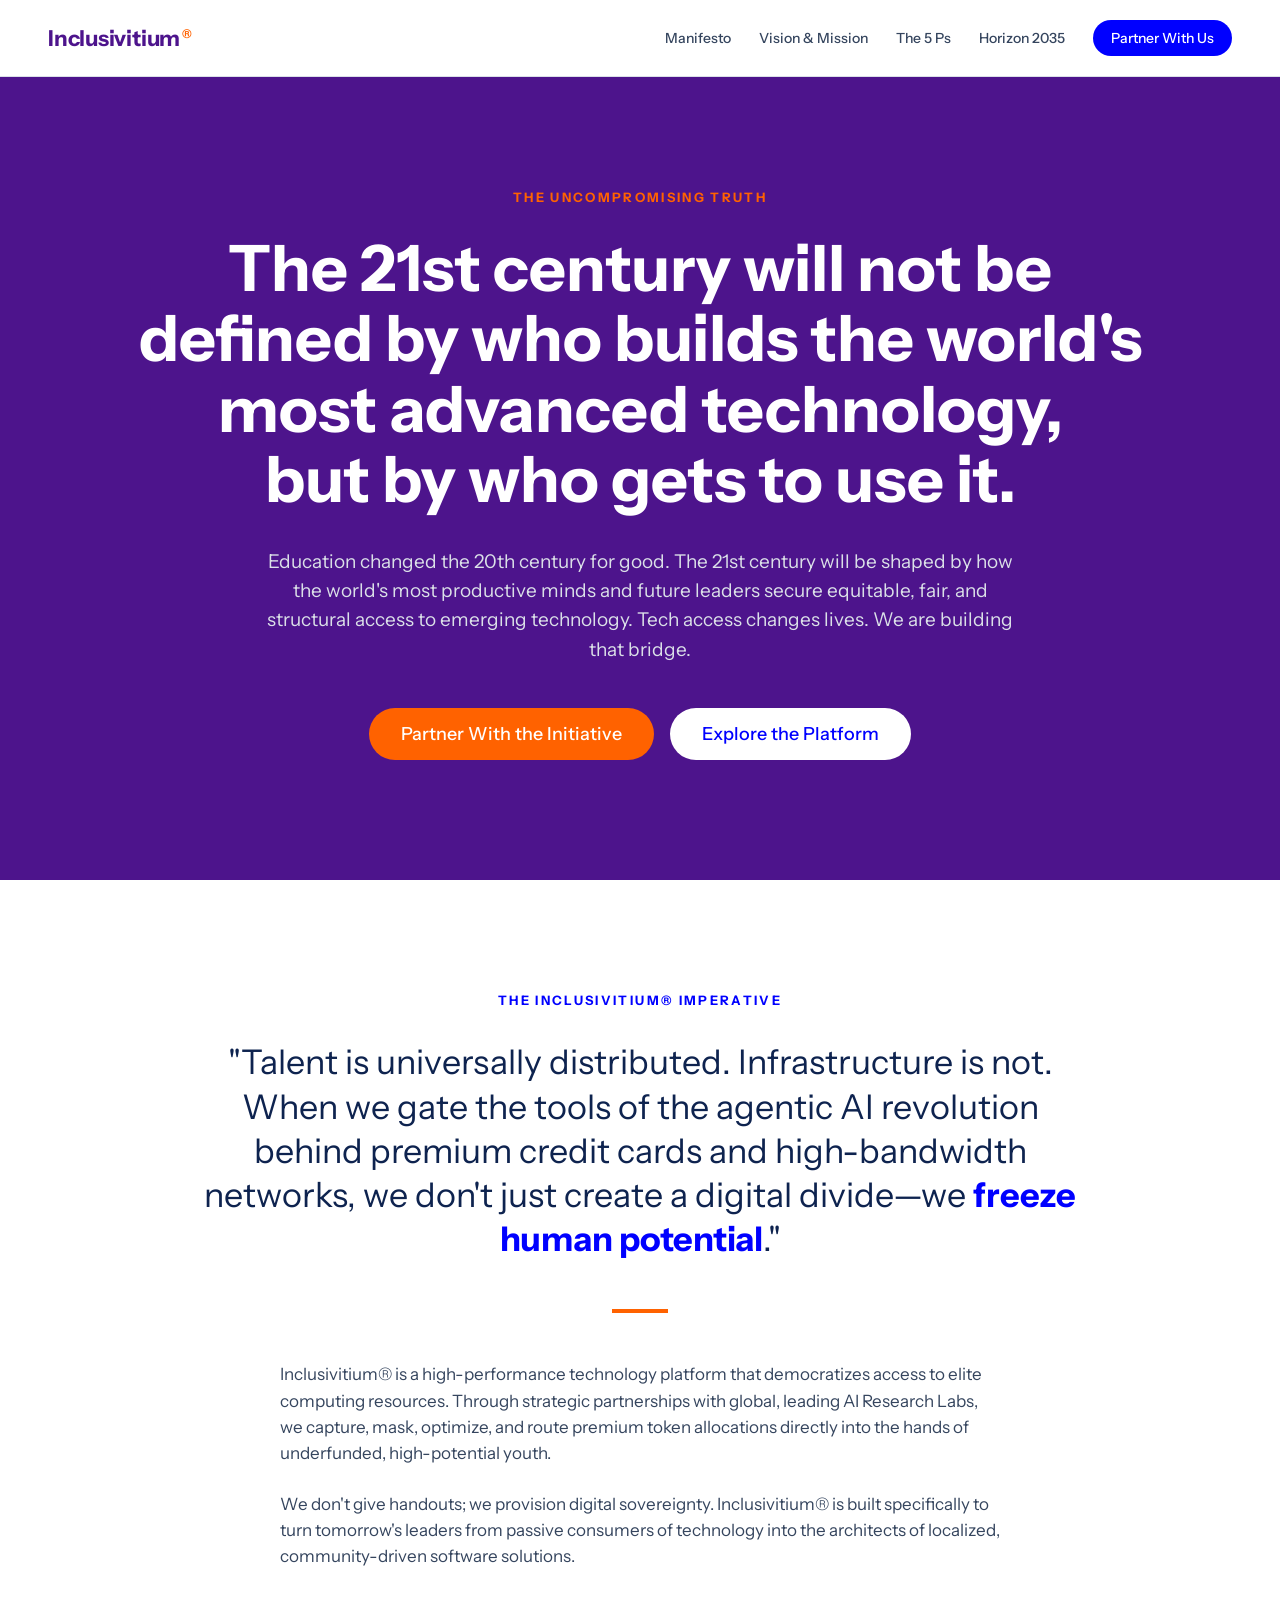
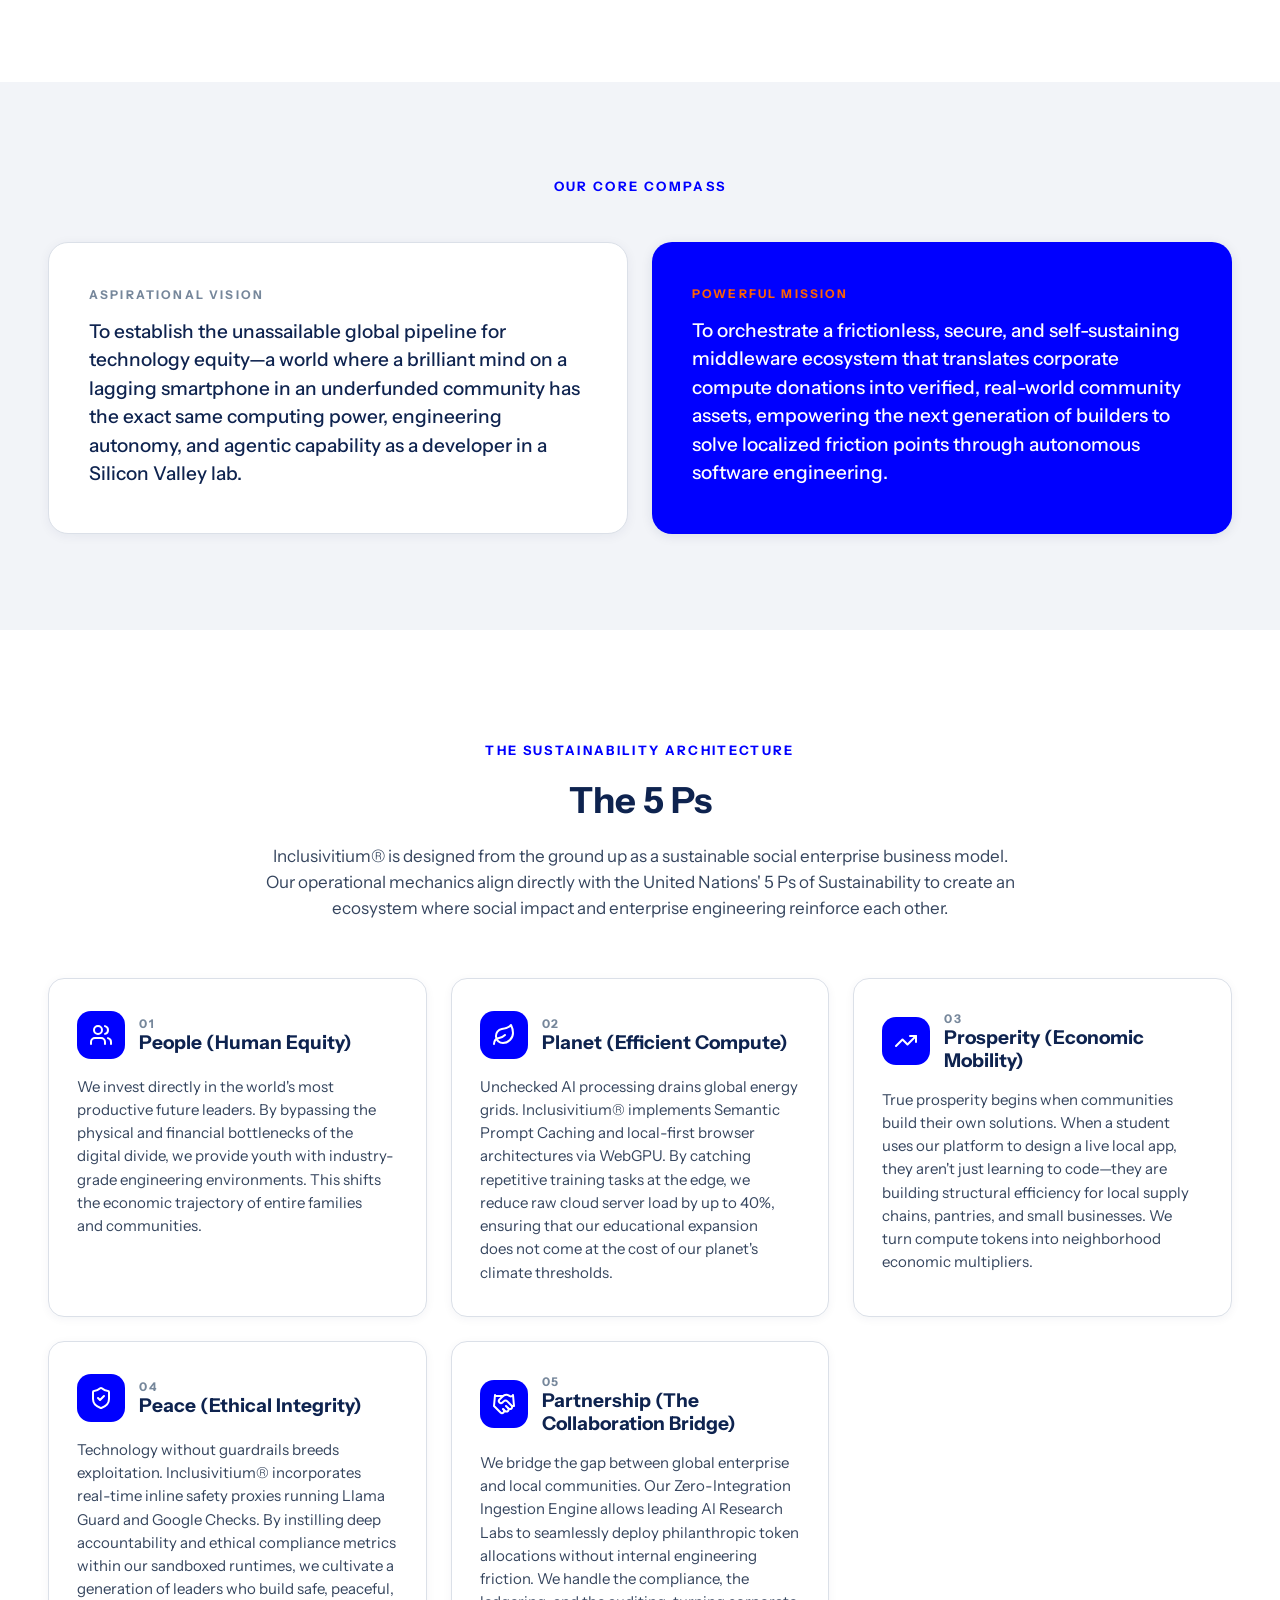
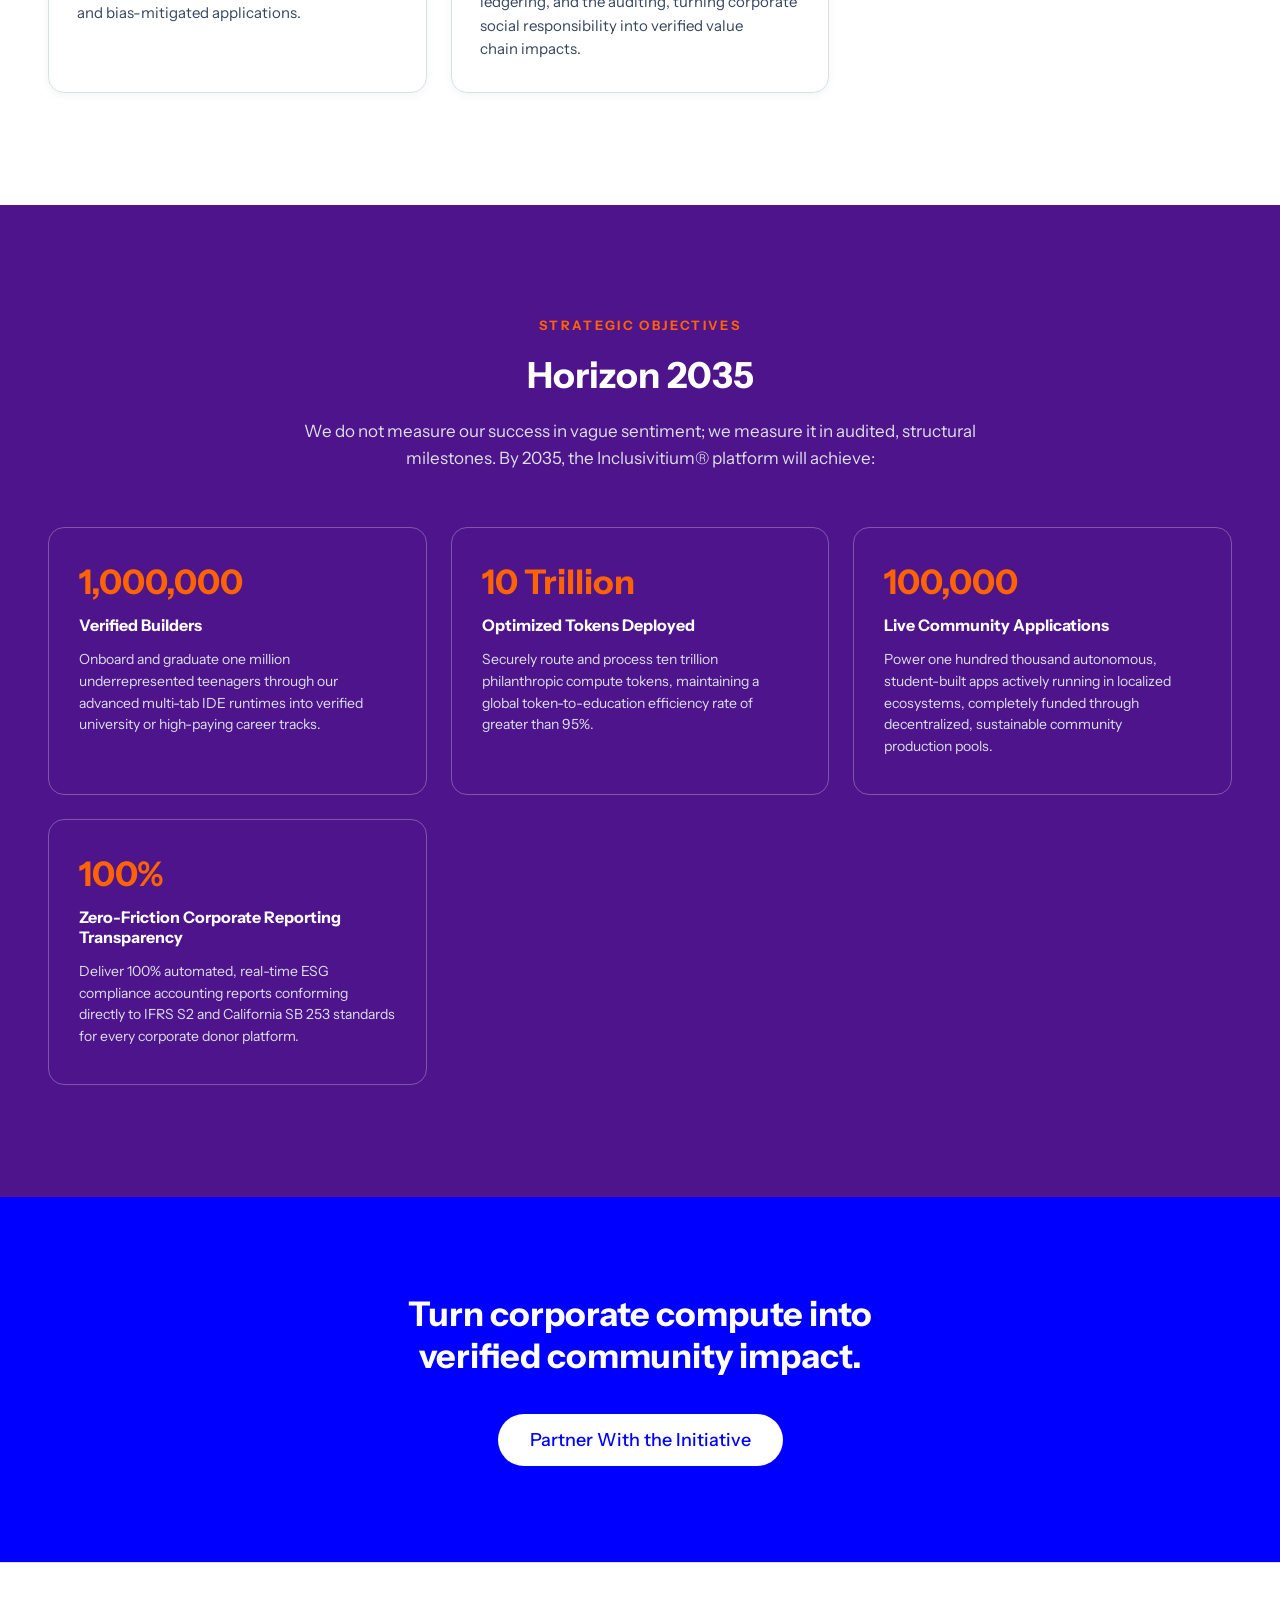
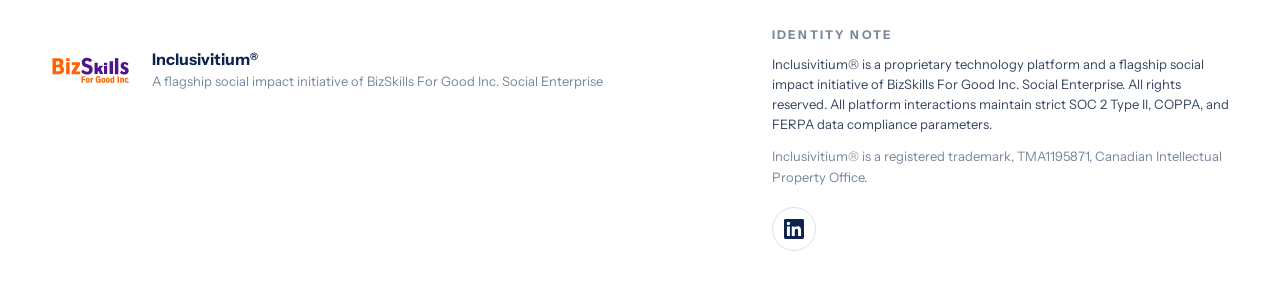
==== commit c2a74093: "Update home hero/closing copy, full-width Community layout, LinkedIn footer on all pages Co-Authored" ====
--- a/community.html
+++ b/community.html
@@ -168,7 +168,7 @@
     .manifesto-body p { margin: 0; }
 
     .compass { padding: 96px 48px; background: var(--neutral-50); }
-    .compass-inner { max-width: 1120px; margin: 0 auto; }
+    .compass-inner { width: 100%; }
     .compass .kicker { text-align: center; color: var(--accent-primary); margin-bottom: 48px; }
     .compass-grid { display: grid; grid-template-columns: repeat(auto-fit, minmax(340px, 1fr)); gap: 24px; }
     .compass-card {
@@ -203,7 +203,7 @@
     .compass-card--brand p { color: #FFFFFF; }
 
     .five-ps { padding: 112px 48px; background: #FFFFFF; }
-    .five-ps-inner { max-width: 1120px; margin: 0 auto; }
+    .five-ps-inner { width: 100%; }
     .five-ps .kicker { text-align: center; color: var(--accent-primary); margin-bottom: 20px; }
     .five-ps h2 {
       margin: 0 auto;
@@ -258,7 +258,7 @@
     .p-card > p { margin: 0; font-size: 15px; line-height: 1.55; color: var(--text-body); text-wrap: pretty; }
 
     .horizon { padding: 112px 48px; background: var(--purple-deep); color: #FFFFFF; }
-    .horizon-inner { max-width: 1120px; margin: 0 auto; }
+    .horizon-inner { width: 100%; }
     .horizon .kicker { text-align: center; color: var(--orange-spark); margin-bottom: 20px; }
     .horizon h2 {
       margin: 0 auto;
@@ -315,9 +315,22 @@
       border-top: 1px solid var(--border-subtle);
       padding: 64px 48px 48px;
     }
+    .footer-linkedin {
+      display: inline-flex;
+      align-items: center;
+      justify-content: center;
+      width: 44px;
+      height: 44px;
+      border: 1px solid var(--border-subtle);
+      border-radius: 50%;
+      color: var(--navy-deep);
+      margin-top: 8px;
+      transition: color 150ms ease, border-color 150ms ease;
+    }
+    .footer-linkedin:hover { color: var(--blue-primary); border-color: var(--blue-primary); text-decoration: none; }
+    .footer-linkedin svg { width: 20px; height: 20px; fill: currentColor; }
     .footer-inner {
-      max-width: 1120px;
-      margin: 0 auto;
+      width: 100%;
       display: flex;
       flex-wrap: wrap;
       gap: 40px;
@@ -535,6 +548,9 @@
         <div class="footer-note-label">Identity Note</div>
         <p>Inclusivitium&reg; is a proprietary technology platform and a flagship social impact initiative of BizSkills For Good Inc. Social Enterprise. All rights reserved. All platform interactions maintain strict SOC 2 Type II, COPPA, and FERPA data compliance parameters.</p>
         <p class="muted">Inclusivitium&reg; is a registered trademark, TMA1195871, Canadian Intellectual Property Office.</p>
+        <a class="footer-linkedin" href="https://www.linkedin.com/company/prosfata/" target="_blank" rel="noopener" aria-label="Prosfata Inc. on LinkedIn (opens in a new tab)">
+          <svg viewBox="0 0 24 24" aria-hidden="true" focusable="false"><path d="M20.45 20.45h-3.55v-5.57c0-1.33-.03-3.04-1.85-3.04-1.86 0-2.14 1.45-2.14 2.94v5.67H9.35V9h3.41v1.56h.05c.47-.9 1.63-1.85 3.36-1.85 3.6 0 4.27 2.37 4.27 5.46v6.28zM5.34 7.43a2.06 2.06 0 1 1 0-4.12 2.06 2.06 0 0 1 0 4.12zM7.12 20.45H3.56V9h3.56v11.45zM22.22 0H1.77C.79 0 0 .77 0 1.72v20.55C0 23.23.79 24 1.77 24h20.45c.98 0 1.78-.77 1.78-1.73V1.72C24 .77 23.2 0 22.22 0z"/></svg>
+        </a>
       </div>
     </div>
   </footer>
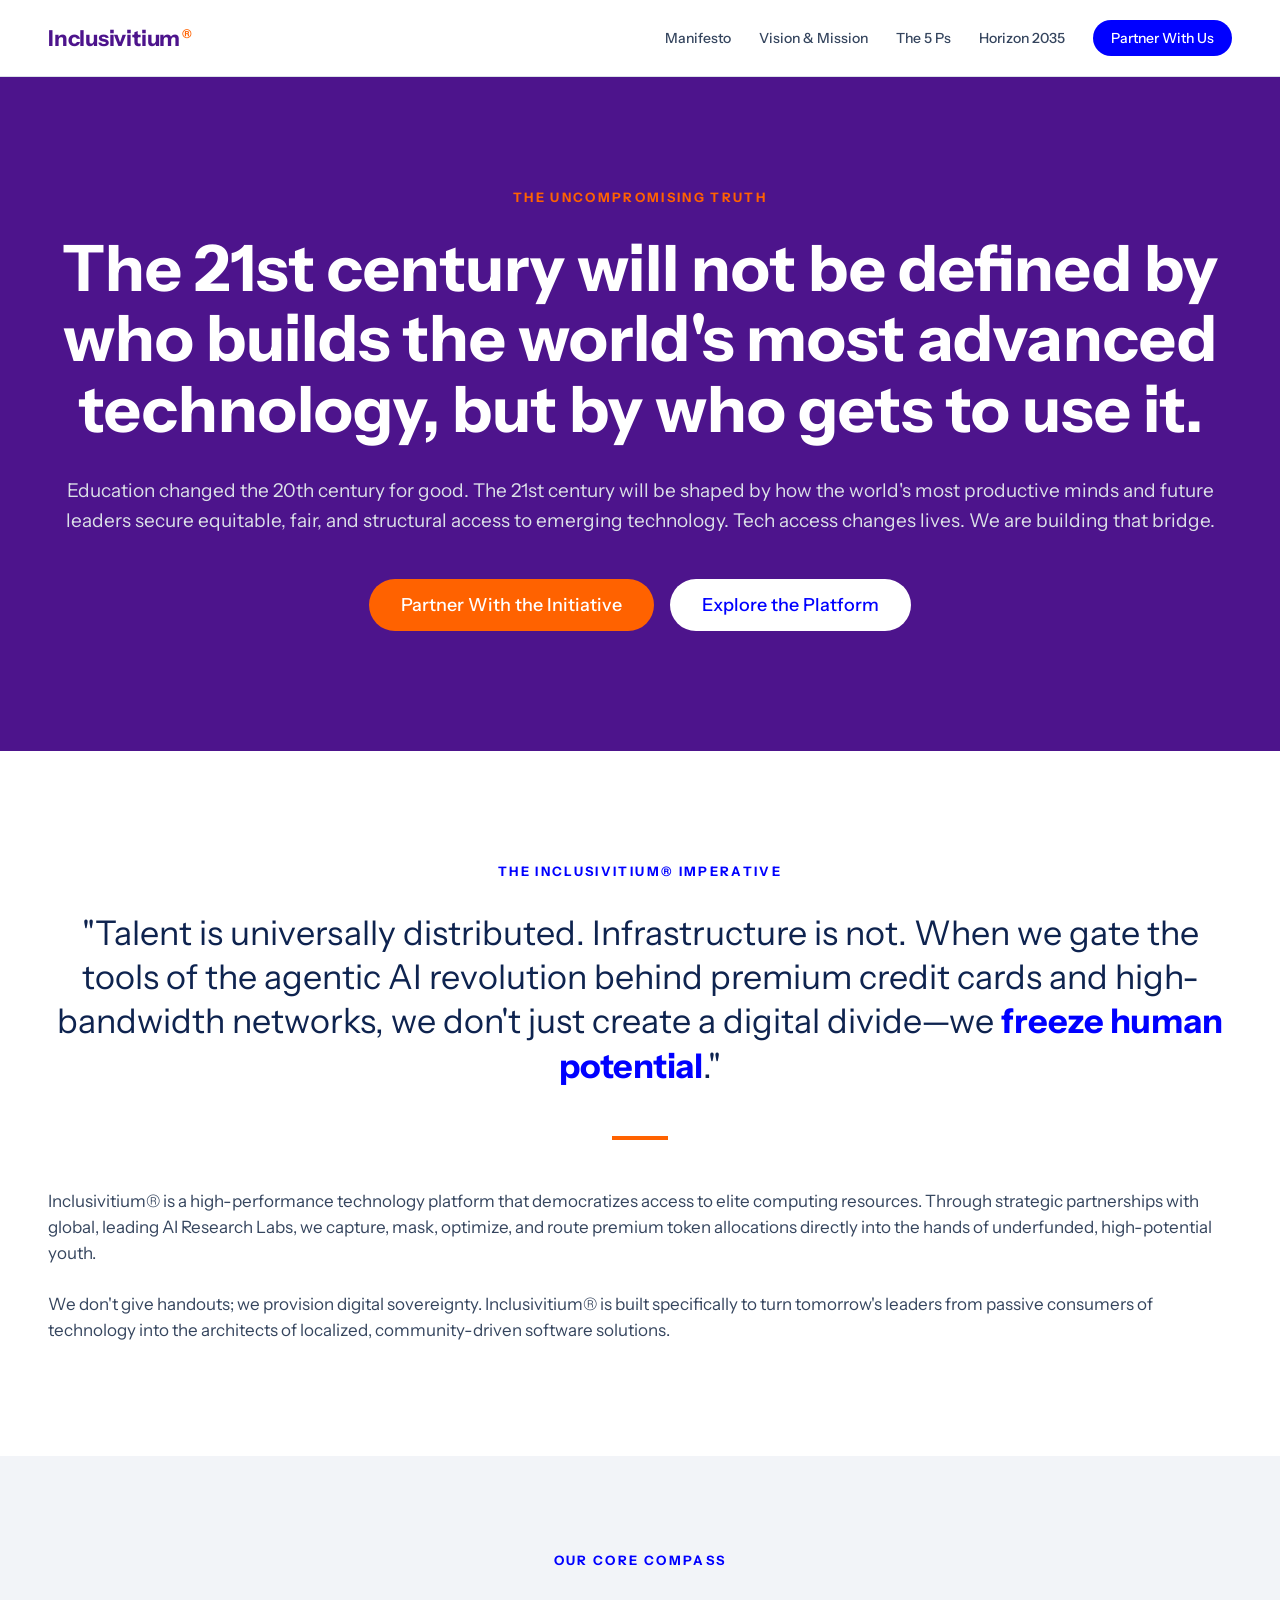
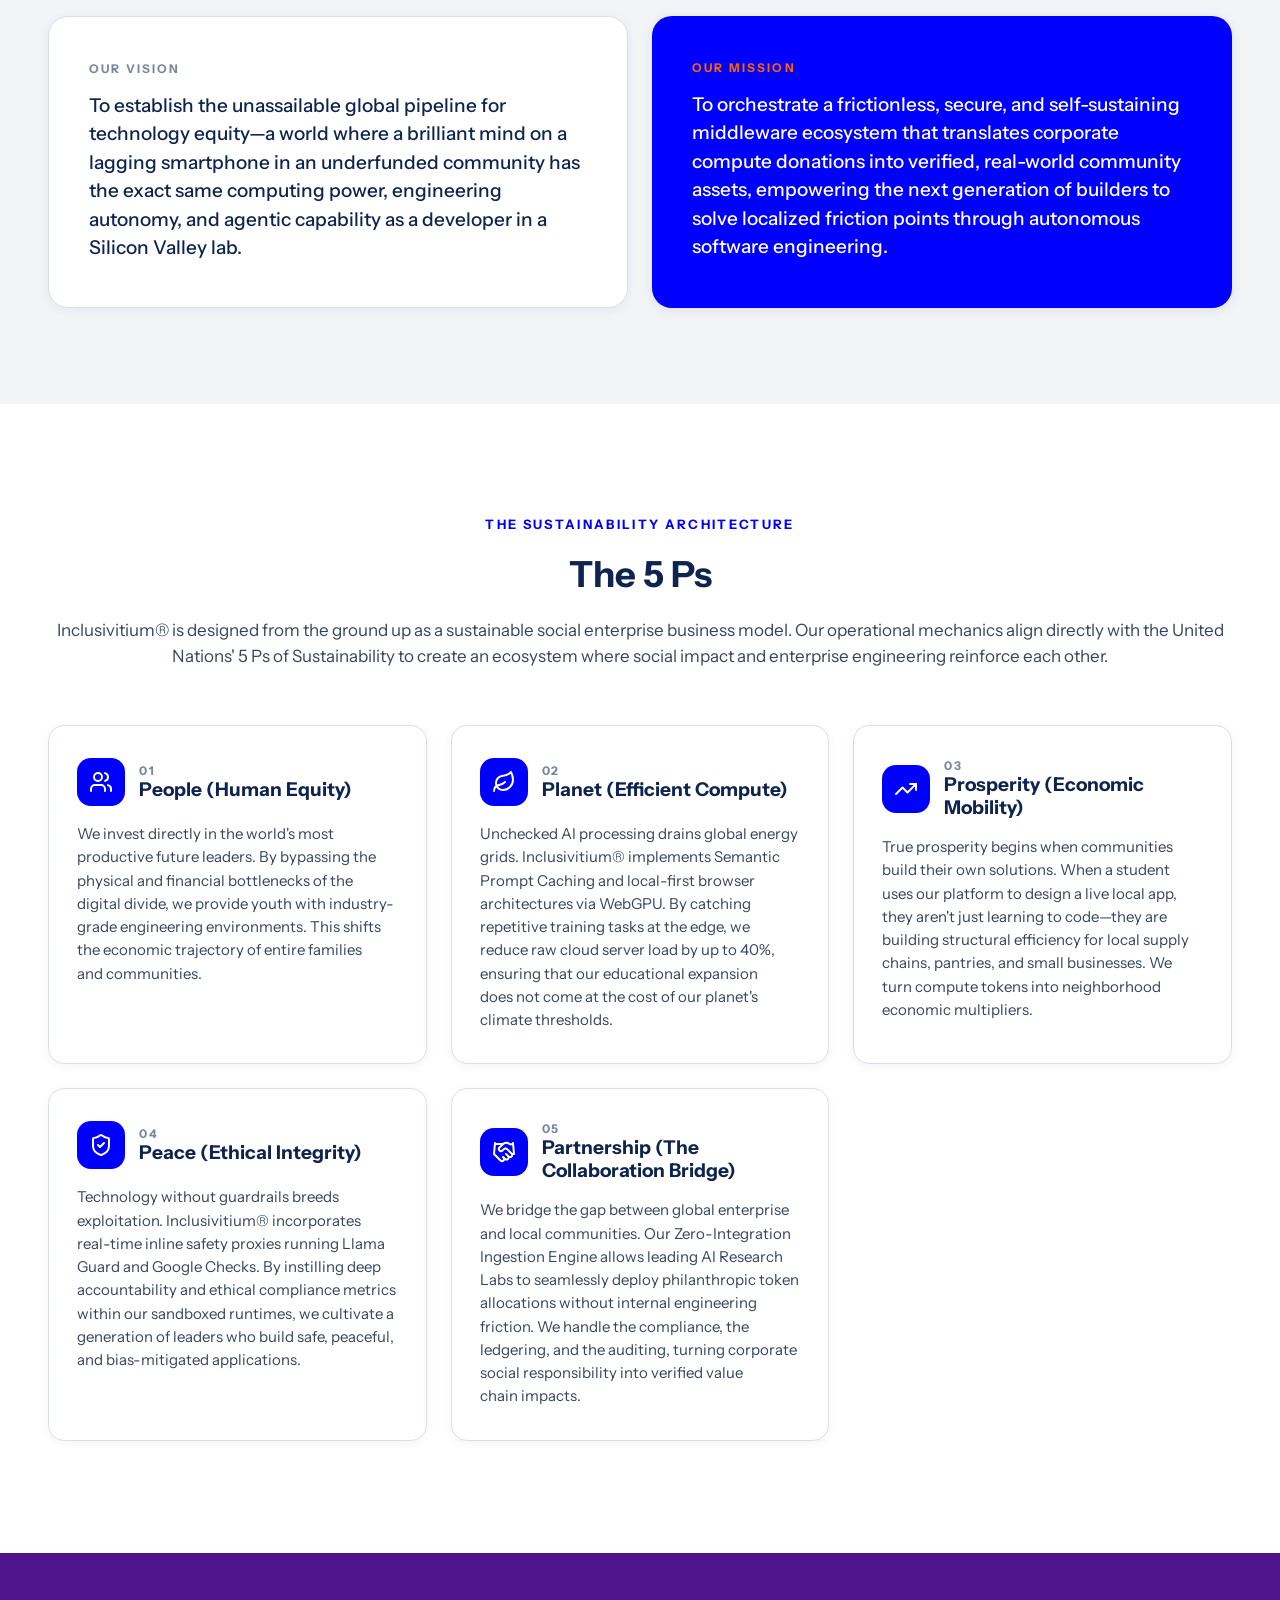
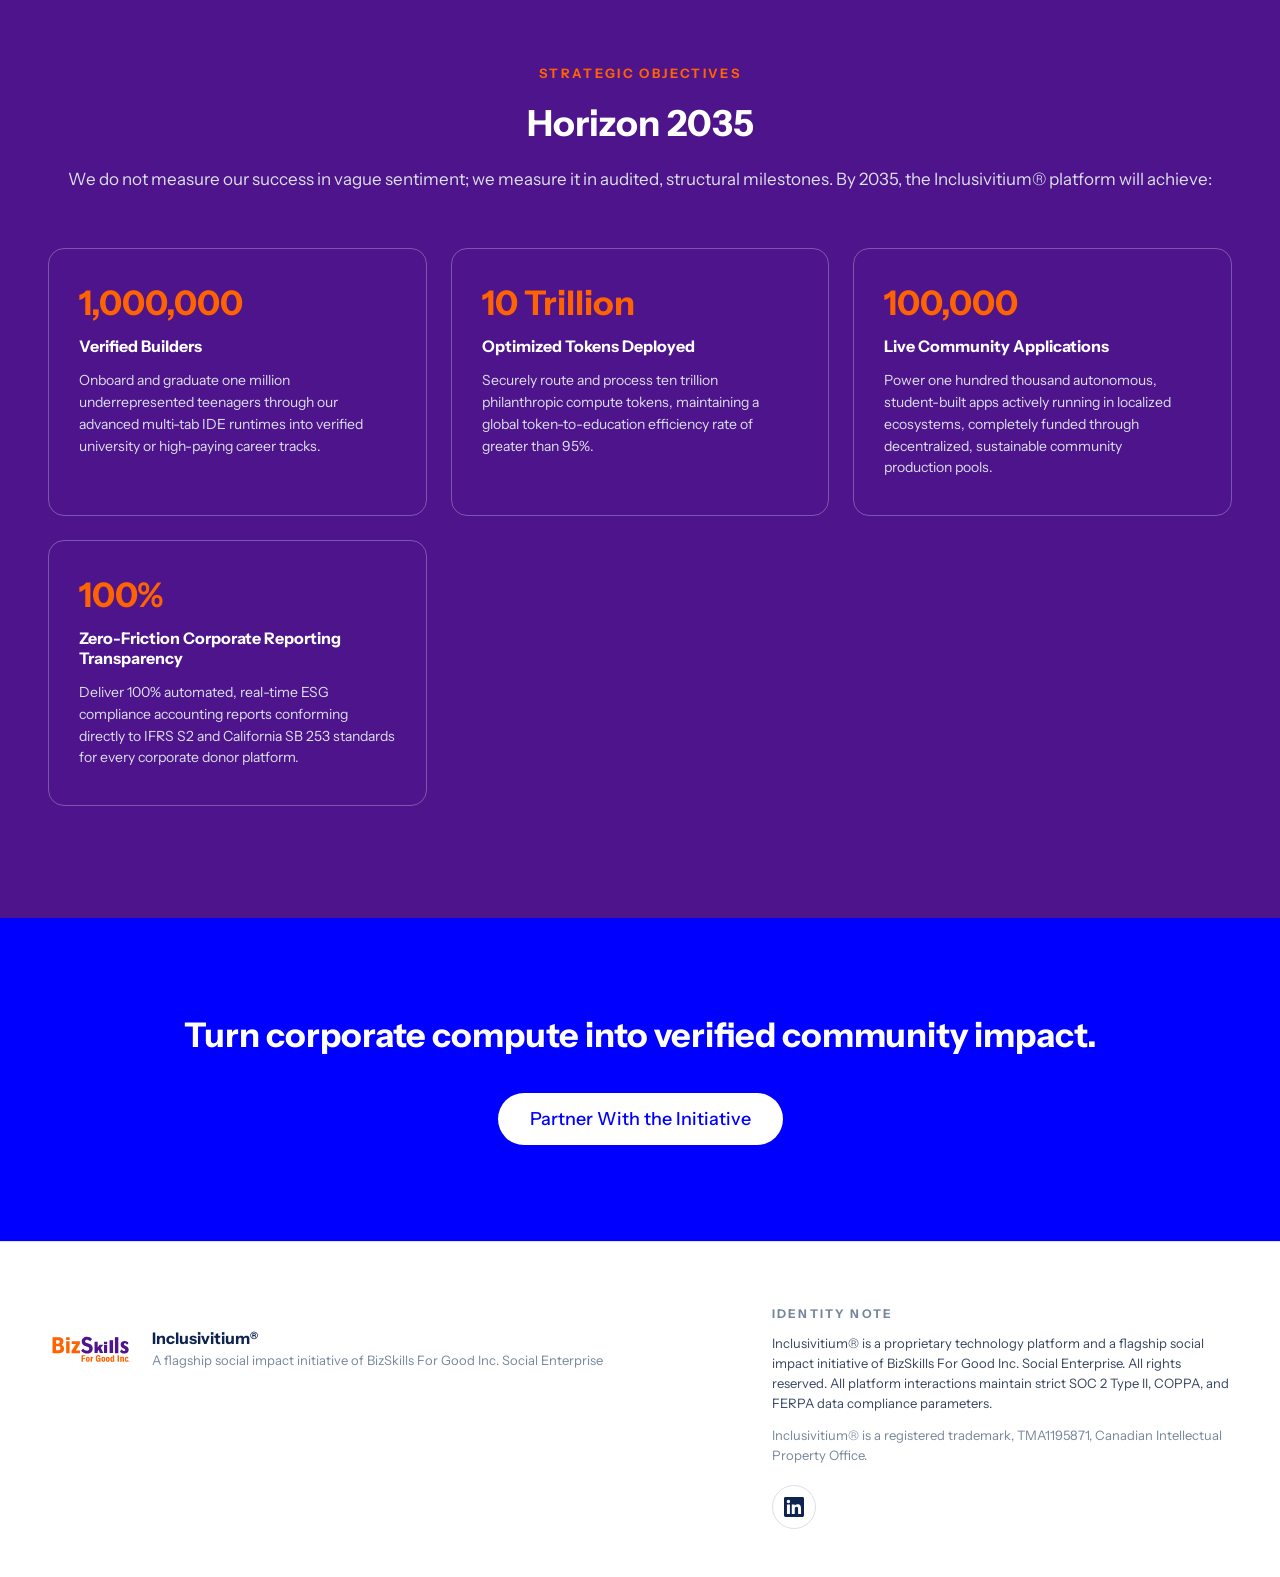
==== commit 1905d486: "Community: rename Vision/Mission labels, stretch hero and manifesto full-width Co-Authored-By: Claud" ====
--- a/community.html
+++ b/community.html
@@ -119,7 +119,7 @@
     .hero .kicker { color: var(--orange-spark); margin-bottom: 28px; }
     .hero h1 {
       margin: 0;
-      max-width: 1040px;
+      width: 100%;
       font-size: clamp(38px, 5vw, 64px);
       line-height: 1.1;
       font-weight: 700;
@@ -128,7 +128,7 @@
     }
     .hero-sub {
       margin: 32px 0 0;
-      max-width: 760px;
+      width: 100%;
       font-size: 19px;
       line-height: 1.55;
       font-weight: 300;
@@ -147,7 +147,7 @@
     .manifesto .kicker { color: var(--accent-primary); margin-bottom: 32px; }
     .manifesto blockquote {
       margin: 0;
-      max-width: 900px;
+      width: 100%;
       text-align: center;
       font-size: clamp(24px, 3vw, 34px);
       line-height: 1.3;
@@ -157,7 +157,7 @@
     .manifesto blockquote em { font-style: normal; color: var(--accent-primary); font-weight: 700; }
     .manifesto-rule { width: 56px; height: 4px; background: var(--orange-spark); margin: 48px 0; }
     .manifesto-body {
-      max-width: 720px;
+      width: 100%;
       display: flex;
       flex-direction: column;
       gap: 24px;
@@ -207,7 +207,7 @@
     .five-ps .kicker { text-align: center; color: var(--accent-primary); margin-bottom: 20px; }
     .five-ps h2 {
       margin: 0 auto;
-      max-width: 720px;
+      width: 100%;
       text-align: center;
       font-size: 36px;
       line-height: 1.25;
@@ -216,7 +216,7 @@
     }
     .five-ps-intro {
       margin: 20px auto 56px;
-      max-width: 760px;
+      width: 100%;
       text-align: center;
       font-size: 17px;
       line-height: 1.55;
@@ -270,7 +270,7 @@
     }
     .horizon-intro {
       margin: 20px auto 56px;
-      max-width: 680px;
+      width: 100%;
       text-align: center;
       font-size: 17px;
       line-height: 1.55;
@@ -301,7 +301,7 @@
     .partner-cta { padding: 96px 48px; background: var(--blue-primary); text-align: center; }
     .partner-cta h2 {
       margin: 0 auto;
-      max-width: 720px;
+      width: 100%;
       font-size: 34px;
       line-height: 1.25;
       font-weight: 700;
@@ -409,11 +409,11 @@
         <div class="kicker" id="compass-label">Our Core Compass</div>
         <div class="compass-grid">
           <div class="compass-card">
-            <div class="card-label">Aspirational Vision</div>
+            <div class="card-label">Our Vision</div>
             <p>To establish the unassailable global pipeline for technology equity&mdash;a world where a brilliant mind on a lagging smartphone in an underfunded community has the exact same computing power, engineering autonomy, and agentic capability as a developer in a Silicon Valley lab.</p>
           </div>
           <div class="compass-card compass-card--brand">
-            <div class="card-label">Powerful Mission</div>
+            <div class="card-label">Our Mission</div>
             <p>To orchestrate a frictionless, secure, and self-sustaining middleware ecosystem that translates corporate compute donations into verified, real-world community assets, empowering the next generation of builders to solve localized friction points through autonomous software engineering.</p>
           </div>
         </div>
